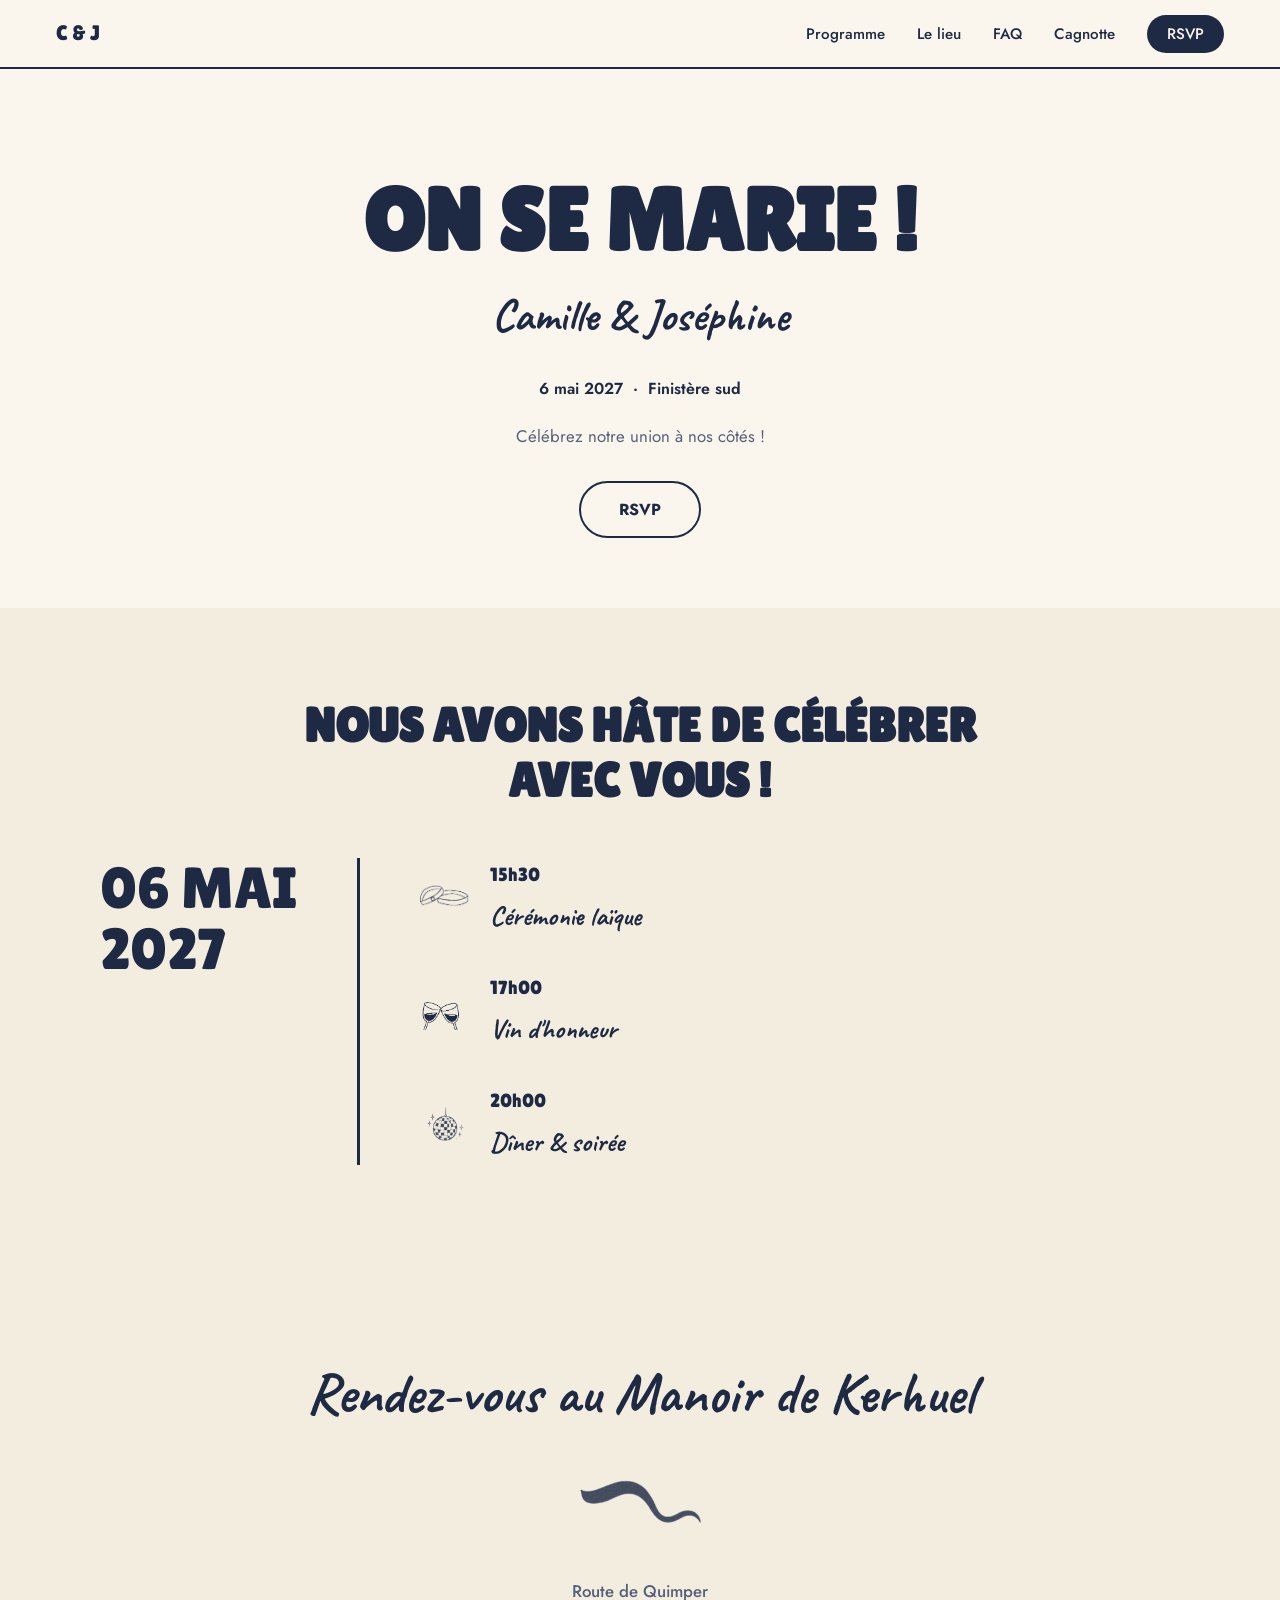
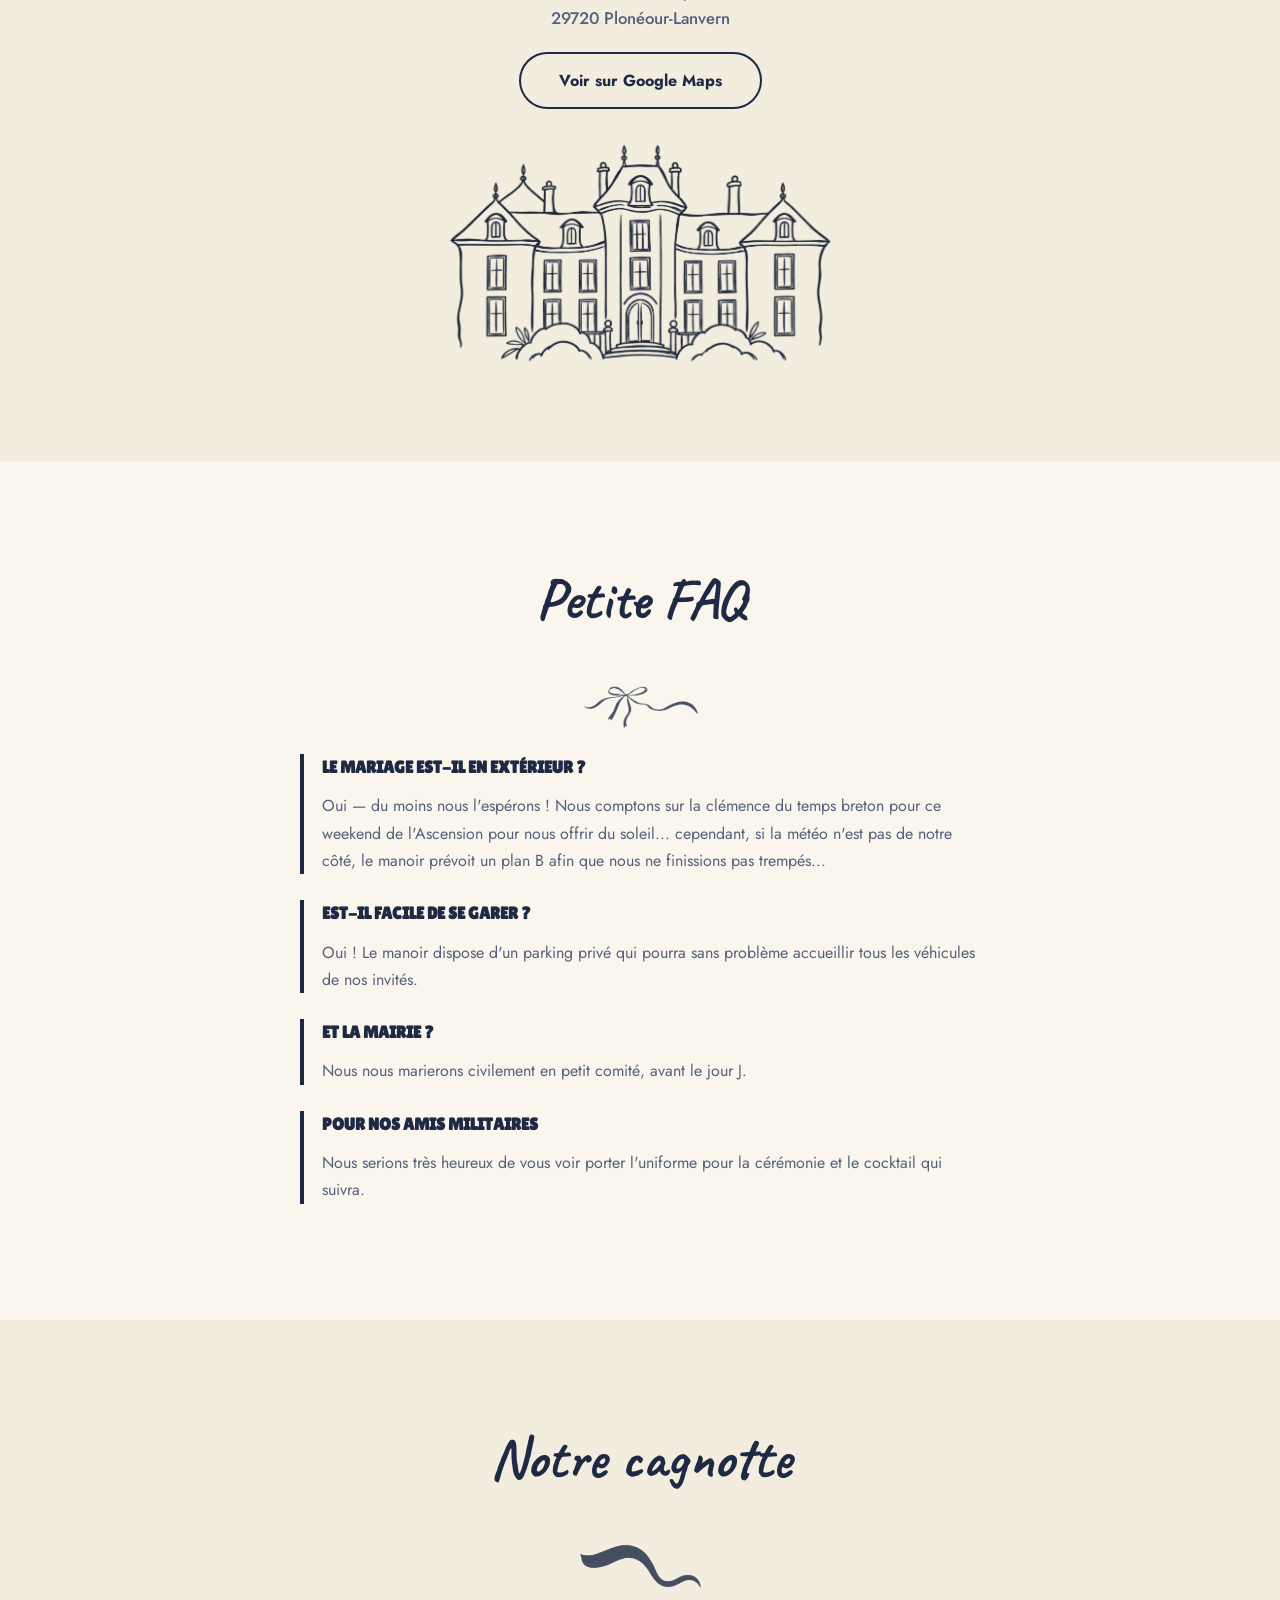
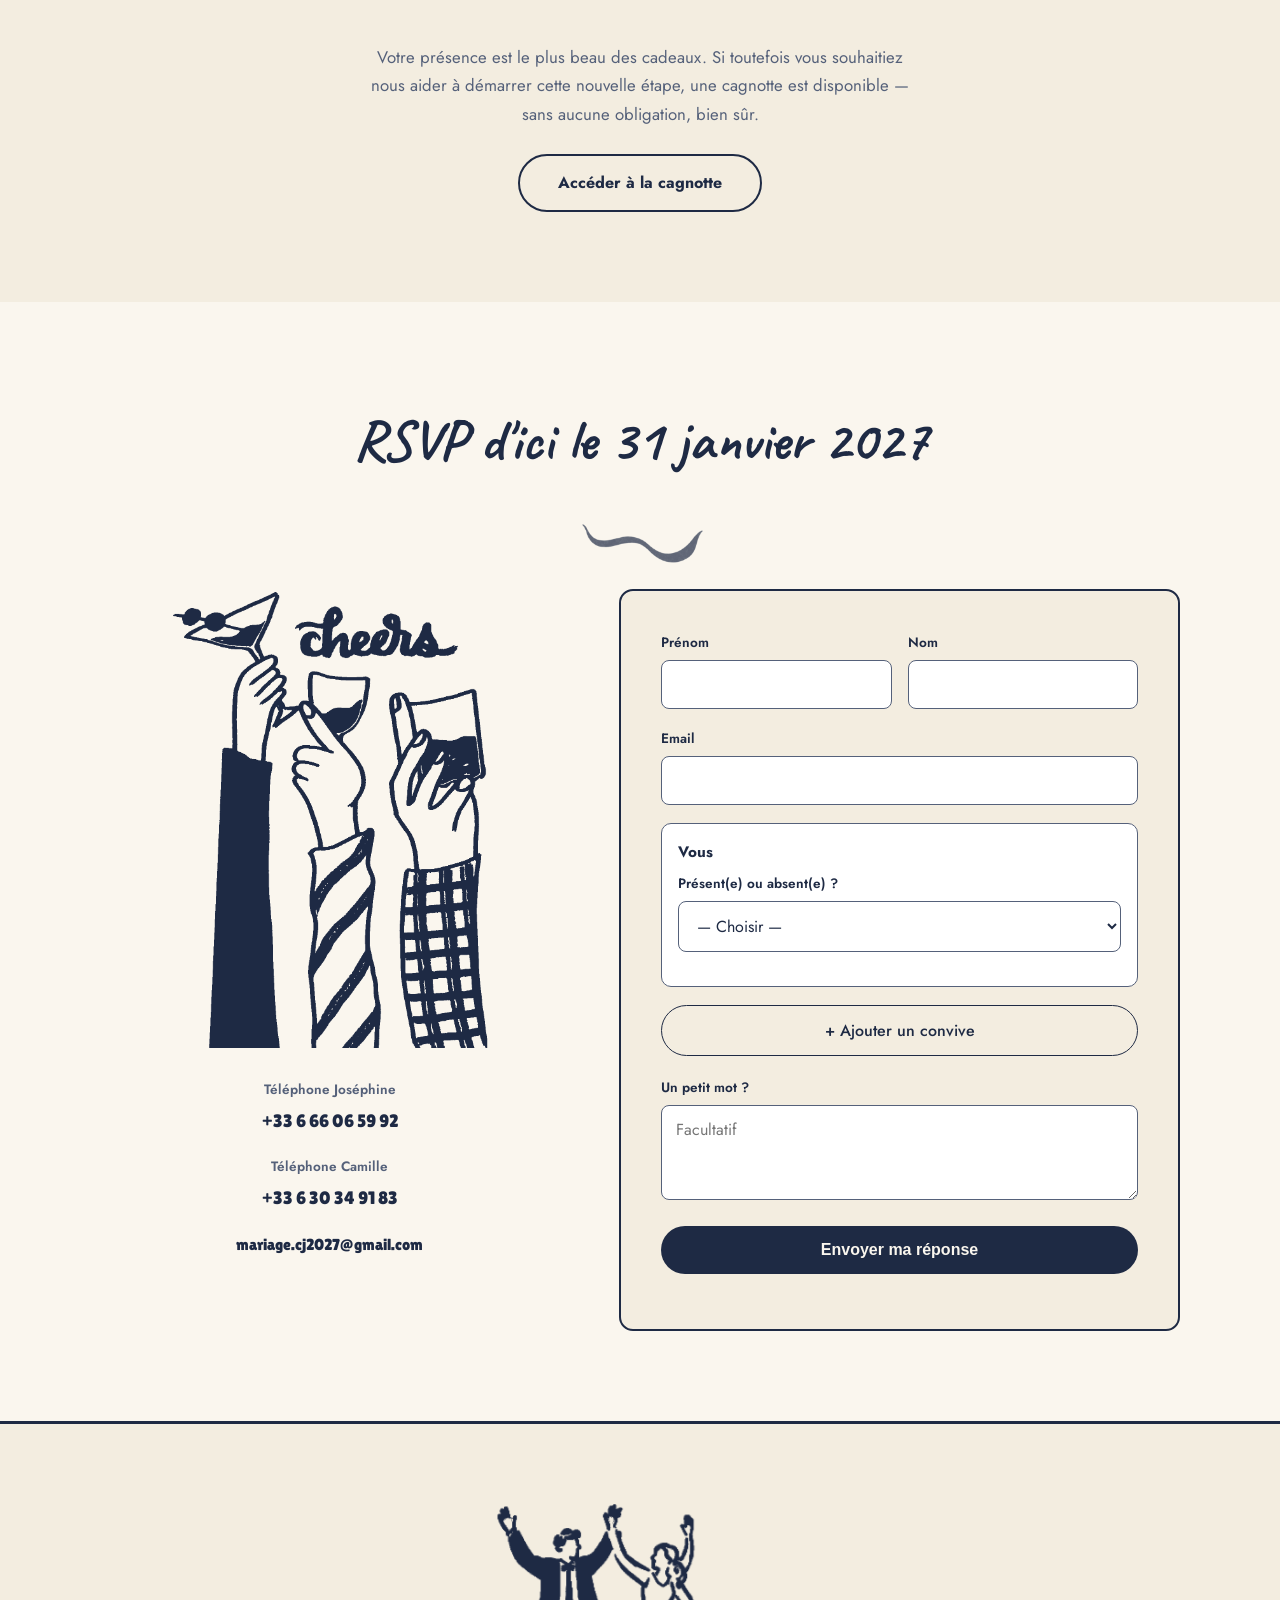
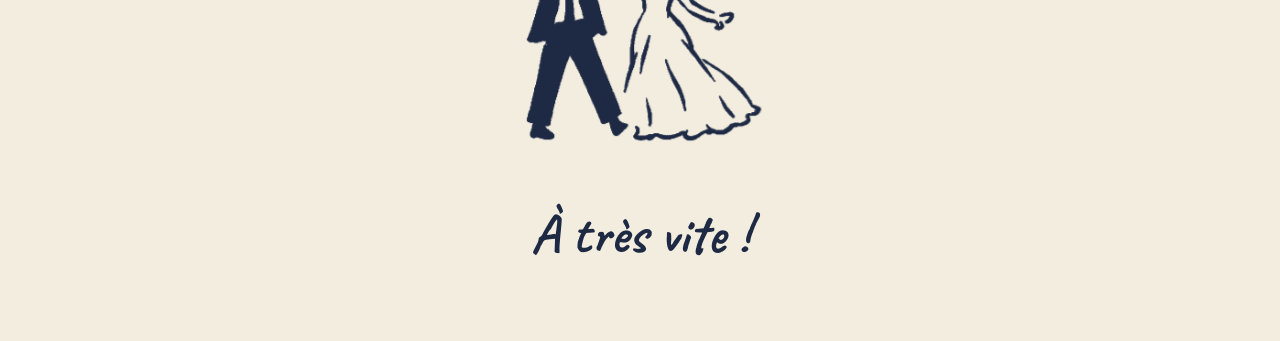
==== index.html @ 7d86e0ff "Correct spelling of Plounéour-Lanvern in address" ====
<!DOCTYPE html>
<html lang="fr">
<head>
<meta charset="UTF-8">
<meta name="viewport" content="width=device-width, initial-scale=1.0">
<title>Camille & Joséphine — 06.05.2027</title>
<meta name="description" content="Le mariage de Camille et Joséphine, le 6 mai 2027 en Pays Bigouden, Finistère.">
<link rel="preconnect" href="https://fonts.googleapis.com">
<link rel="preconnect" href="https://fonts.gstatic.com" crossorigin>
<link href="https://fonts.googleapis.com/css2?family=Lilita+One&family=Caveat:wght@600;700&family=Jost:wght@300;400;500;600&display=swap" rel="stylesheet">
<link rel="stylesheet" href="style.css">
</head>
<body>

<div class="scroll-wave" aria-hidden="true">
  <svg viewBox="0 0 1200 40" preserveAspectRatio="none">
    <path d="M0,20 C 150,45 350,-5 600,20 C 850,45 1050,-5 1200,20" />
  </svg>
</div>

<nav class="site-nav" id="siteNav">
  <span class="nav-mark">C&nbsp;&amp;&nbsp;J</span>
  <button class="nav-toggle" id="navToggle" aria-label="Ouvrir le menu" aria-expanded="false">
    <span></span><span></span><span></span>
  </button>
  <ul class="nav-links" id="navLinks">
    <li><a href="#programme">Programme</a></li>
    <li><a href="#lieu">Le lieu</a></li>
    <li><a href="#faq">FAQ</a></li>
    <li><a href="#cagnotte">Cagnotte</a></li>
    <li><a href="#rsvp" class="nav-cta">RSVP</a></li>
  </ul>
</nav>

<!-- HERO -->
<header class="hero" id="hero">
  <h1 class="hero-title">On se marie !</h1>
  <p class="hero-names script">Camille &amp; Joséphine</p>
  <div class="hero-meta">
    <span class="meta-chip">6 mai 2027</span>
    <span class="meta-chip">·</span>
    <span class="meta-chip">Finistère sud</span>
  </div>
  <p class="hero-sub">Célébrez notre union à nos côtés !</p>
  <a href="#rsvp" class="pill-btn">RSVP</a>
</header>

<!-- PROGRAMME -->
<section class="section section-blue" id="programme">
  <h2 class="section-title-alt reveal">Nous avons hâte de célébrer<br>avec vous !</h2>
  <div class="programme-layout">
    <div class="programme-date reveal">06 mai<br>2027</div>
    <div class="programme-line" aria-hidden="true"></div>
    <div class="programme-timeline">
      <div class="programme-row reveal reveal-stagger">
        <img src="icon_rings.png" alt="" class="programme-icon" aria-hidden="true">
        <div>
          <p class="programme-time">15h30</p>
          <p class="programme-label script">Cérémonie laïque</p>
        </div>
      </div>
      <div class="programme-row reveal reveal-stagger">
        <img src="icon_toast_inv.png" alt="" class="programme-icon" aria-hidden="true">
        <div>
          <p class="programme-time">17h00</p>
          <p class="programme-label script">Vin d'honneur</p>
        </div>
      </div>
      <div class="programme-row reveal reveal-stagger">
        <img src="illus_disco_ball.png" alt="" class="programme-icon" aria-hidden="true">
        <div>
          <p class="programme-time">20h00</p>
          <p class="programme-label script">Dîner &amp; soirée</p>
        </div>
      </div>
    </div>
  </div>
</section>

<!-- LIEU -->
<section class="section section-cream section-center" id="lieu">
  <h2 class="section-title script reveal">Rendez-vous au Manoir de Kerhuel</h2>
  <img src="illus_squiggle_1.png" alt="" class="title-swoosh reveal" aria-hidden="true">
  <p class="lieu-address">Route de Quimper<br>29720 Plonéour-Lanvern</p>
  <a href="https://www.google.com/maps/search/?api=1&query=Manoir+de+Kerhuel+Plouneour-Lanvern" class="pill-btn" target="_blank" rel="noopener">Voir sur Google Maps</a>
  <img src="manoir_kerhuel.png" alt="Illustration du Manoir de Kerhuel" class="chateau-illustration reveal">
</section>

<!-- FAQ -->
<section class="section section-peach" id="faq">
  <div class="faq-layout faq-layout-solo">
    <div class="faq-content reveal">
      <h2 class="section-title script">Petite FAQ</h2>
      <img src="illus_bow_horizontal.png" alt="" class="title-swoosh" aria-hidden="true">
      <div class="faq-item">
        <h3>Le mariage est-il en extérieur ?</h3>
        <p>Oui — du moins nous l'espérons ! Nous comptons sur la clémence du temps breton pour ce weekend de l'Ascension pour nous offrir du soleil... cependant, si la météo n'est pas de notre côté, le manoir prévoit un plan B afin que nous ne finissions pas trempés...</p>
      </div>
      <div class="faq-item">
        <h3>Est-il facile de se garer ?</h3>
        <p>Oui ! Le manoir dispose d'un parking privé qui pourra sans problème accueillir tous les véhicules de nos invités.</p>
      </div>
        <div class="faq-item">
        <h3>Et la mairie ?</h3>
        <p>Nous nous marierons civilement en petit comité, avant le jour J.</p>
      </div>
        <div class="faq-item">
        <h3>Pour nos amis militaires</h3>
        <p>Nous serions très heureux de vous voir porter l'uniforme pour la cérémonie et le cocktail qui suivra.</p>
      </div>
    </div>
  </div>
</section>

<!-- CAGNOTTE -->
<section class="section section-cream section-center" id="cagnotte">
  <h2 class="section-title script reveal">Notre cagnotte</h2>
  <img src="illus_squiggle_1.png" alt="" class="title-swoosh reveal" aria-hidden="true">
  <p class="cagnotte-text reveal">Votre présence est le plus beau des cadeaux. Si toutefois vous souhaitiez nous aider à démarrer cette nouvelle étape, une cagnotte est disponible — sans aucune obligation, bien sûr.</p>
  <a href="https://cagn.fr/s/6tix98H7" class="pill-btn reveal" target="_blank" rel="noopener">Accéder à la cagnotte</a>
</section>

<!-- RSVP -->
<section class="section section-copper" id="rsvp">
  <h2 class="section-title script">RSVP d'ici le 31 janvier 2027</h2>
  <img src="illus_squiggle_2.png" alt="" class="title-swoosh title-swoosh-light" aria-hidden="true">
  <div class="rsvp-layout">
    <div class="rsvp-side reveal">
      <img src="illus_cheers.png" alt="" class="rsvp-illustration" aria-hidden="true">
      <div class="rsvp-contacts">
        <div>
          <p class="contact-label">Téléphone Joséphine</p>
          <p class="contact-value">+33 6 66 06 59 92</p>
        </div>
        <div>
          <p class="contact-label">Téléphone Camille</p>
          <p class="contact-value">+33 6 30 34 91 83</p>
        </div>
        <div>
          <p class="contact-value contact-email">mariage.cj2027@gmail.com</p>
        </div>
      </div>
    </div>

    <form class="rsvp-form reveal" id="rsvpForm" data-script-url="https://script.google.com/macros/s/AKfycbzsA7LqtNgeVARegu2QRd6Scg-qLOKpdwNMJPizaFgT8z1ui_fiqYapQ03cFeG8Y9nVRA/exec" action="https://script.google.com/macros/s/AKfycbzsA7LqtNgeVARegu2QRd6Scg-qLOKpdwNMJPizaFgT8z1ui_fiqYapQ03cFeG8Y9nVRA/exec" method="POST" target="hiddenRsvpFrame">
      <div class="form-row form-row-split">
        <div>
          <label for="contact_firstname">Prénom</label>
          <input type="text" id="contact_firstname" name="contact_firstname" required>
        </div>
        <div>
          <label for="contact_lastname">Nom</label>
          <input type="text" id="contact_lastname" name="contact_lastname" required>
        </div>
      </div>
      <div id="householdSuggestions" class="household-suggestions" hidden></div>
      <div class="form-row">
        <label for="email">Email</label>
        <input type="email" id="email" name="email" required>
      </div>
      <div class="form-row">
        <div class="guest-card">
          <div class="guest-card-header">
            <p class="guest-card-title" id="contactProfileName">Vous</p>
          </div>
          <div id="contactControlContainer"></div>
        </div>
      </div>
      <div id="addedGuestsContainer"></div>
      <button type="button" id="addManualGuestBtn" class="pill-btn pill-btn-add">+ Ajouter un convive</button>
      <div class="form-row">
        <label for="message">Un petit mot ?</label>
        <textarea id="message" name="message" rows="3" placeholder="Facultatif"></textarea>
      </div>
      <button type="submit" class="btn-submit">Envoyer ma réponse</button>
      <p class="form-note" id="formNote"></p>
    </form>
    <iframe name="hiddenRsvpFrame" id="hiddenRsvpFrame" style="display:none"></iframe>
  </div>
</section>

<!-- SLIDE FINALE -->
<footer class="site-footer" id="footer">
  <img src="illus_couple_dance_raised.png" alt="" class="footer-illustration reveal" aria-hidden="true">
  <p class="footer-script script">À très vite !</p>
</footer>


<script src="script_v10.js"></script>
</body>
</html>
---- style.css ----
/* ===== Tokens — punchy & minimaliste, fond neutre ===== */
:root {
  --cream: #FAF6EE;
  --cream-soft: #F3EDE0;

  --navy: #1E2A44;
  --navy-soft: #55617A;

  --font-display: 'Lilita One', sans-serif;
  --font-script: 'Caveat', cursive;
  --font-body: 'Jost', sans-serif;

  --radius: 14px;
  --wrap: 1080px;
}

* { box-sizing: border-box; }
html { scroll-behavior: smooth; }

body {
  margin: 0;
  background: var(--cream);
  color: var(--navy);
  font-family: var(--font-body);
  font-weight: 400;
  font-size: 1.05rem;
  line-height: 1.7;
  -webkit-font-smoothing: antialiased;
}

img { max-width: 100%; display: block; }
.script { font-family: var(--font-script); font-weight: 700; }

/* ===== Scroll progress ===== */
.scroll-wave {
  position: fixed;
  top: 0; left: 0; right: 0;
  height: 5px;
  z-index: 200;
  overflow: hidden;
}
.scroll-wave svg { width: 100%; height: 100%; }
.scroll-wave path {
  fill: none;
  stroke: var(--navy);
  stroke-width: 6;
  stroke-dasharray: 1400;
  stroke-dashoffset: 1400;
  transition: stroke-dashoffset 0.1s linear;
}

/* ===== Animations d'entrée ===== */
@keyframes fadeInUp {
  from { opacity: 0; transform: translateY(24px); }
  to { opacity: 1; transform: translateY(0); }
}
.hero-illustration { animation: fadeInUp 0.8s ease both; }
.hero-meta { animation: fadeInUp 0.8s ease 0.15s both; }
.hero-sub { animation: fadeInUp 0.8s ease 0.3s both; }
.hero > .pill-btn { animation: fadeInUp 0.8s ease 0.45s both; }

/* ===== Apparition en fondu — CSS pur, ne dépend d'aucun script ===== */
@keyframes revealIn {
  from { opacity: 0; transform: translateY(20px); }
  to { opacity: 1; transform: translateY(0); }
}
.reveal {
  animation: revealIn 0.8s ease both;
}
.reveal-stagger:nth-child(2) { animation-delay: 0.12s; }
.reveal-stagger:nth-child(3) { animation-delay: 0.24s; }
.reveal-stagger:nth-child(4) { animation-delay: 0.36s; }

@media (prefers-reduced-motion: reduce) {
  .hero-illustration, .hero-meta, .hero-sub, .hero > .pill-btn { animation: none; }
  .reveal { animation: none; opacity: 1; transform: none; }
}

/* ===== Nav ===== */
.site-nav {
  position: sticky;
  top: 0;
  z-index: 100;
  display: flex;
  align-items: center;
  justify-content: space-between;
  padding: 16px clamp(20px, 5vw, 56px);
  background: rgba(250, 246, 238, 0.92);
  backdrop-filter: blur(8px);
  border-bottom: 2px solid var(--navy);
}
.nav-mark {
  font-family: var(--font-display);
  font-size: 1.3rem;
  color: var(--navy);
}
.nav-links {
  list-style: none;
  display: flex;
  gap: clamp(14px, 2.5vw, 32px);
  margin: 0;
  padding: 0;
  align-items: center;
}
.nav-links a {
  text-decoration: none;
  color: var(--navy);
  font-weight: 500;
  font-size: 0.95rem;
  transition: opacity 0.2s ease;
}
.nav-links a:hover { opacity: 0.6; }
.nav-cta {
  background: var(--navy);
  color: var(--cream) !important;
  padding: 8px 20px;
  border-radius: 999px;
  font-weight: 600;
}
.nav-cta:hover { opacity: 0.85; }

.nav-toggle {
  display: none;
  flex-direction: column;
  gap: 5px;
  background: none;
  border: none;
  cursor: pointer;
  padding: 6px;
}
.nav-toggle span {
  width: 22px;
  height: 2px;
  background: var(--navy);
  border-radius: 2px;
}

/* ===== Hero — gros titre franc, minimal ===== */
.hero {
  text-align: center;
  padding: clamp(60px, 9vw, 110px) clamp(20px, 6vw, 64px) clamp(40px, 6vw, 70px);
}
.hero-illustration {
  max-width: 280px;
  margin: 0 auto 24px;
}
.hero-title {
  font-family: var(--font-display);
  text-transform: uppercase;
  font-size: clamp(3rem, 9vw, 5.5rem);
  line-height: 0.95;
  margin: 0 0 14px;
  color: var(--navy);
}
.hero-names {
  font-family: var(--font-script);
  font-size: clamp(2rem, 5vw, 2.8rem);
  color: var(--navy);
  margin: 0 0 22px;
}
.hero-meta {
  display: flex;
  flex-wrap: wrap;
  justify-content: center;
  gap: 10px;
  margin-bottom: 20px;
}
.meta-chip {
  color: var(--navy);
  font-size: 1rem;
  font-weight: 600;
}
.hero-sub {
  color: var(--navy-soft);
  font-size: 1.05rem;
  margin: 0 0 30px;
}

.pill-btn {
  display: inline-block;
  border: 2.5px solid var(--navy);
  color: var(--navy);
  text-decoration: none;
  padding: 13px 38px;
  border-radius: 999px;
  font-weight: 700;
  font-size: 1rem;
  background: transparent;
  cursor: pointer;
  transition: background 0.15s ease, color 0.15s ease;
}
.pill-btn:hover { background: var(--navy); color: var(--cream); }
.pill-btn-add {
  display: block;
  width: 100%;
  text-align: center;
  margin: 4px 0 20px;
  font-family: var(--font-body);
  font-weight: 500;
  border-width: 1.5px;
}

/* ===== Sections — toutes neutres ===== */
.section {
  padding: clamp(50px, 8vw, 90px) clamp(20px, 6vw, 64px);
}
.section-blue { background: var(--cream-soft); color: var(--navy); }
.section-copper { background: var(--cream); color: var(--navy); }
.section-cream { background: var(--cream-soft); color: var(--navy); }
.section-peach { background: var(--cream); color: var(--navy); }
.section-center { text-align: center; }

.section-title {
  font-family: var(--font-script);
  font-weight: 700;
  font-size: clamp(2.4rem, 5.5vw, 3.6rem);
  text-align: center;
  margin: 0 0 30px;
  color: var(--navy);
}
.section-title-alt {
  font-family: var(--font-display);
  text-transform: uppercase;
  text-align: center;
  font-size: clamp(2rem, 4.6vw, 3rem);
  line-height: 1.15;
  color: var(--navy);
  margin: 0 0 50px;
}

/* ===== Programme ===== */
.programme-layout {
  max-width: var(--wrap);
  margin: 0 auto;
  display: grid;
  grid-template-columns: auto 3px 1fr;
  gap: clamp(24px, 5vw, 60px);
  align-items: start;
}
.programme-date {
  font-family: var(--font-display);
  font-size: clamp(2.4rem, 6vw, 3.6rem);
  line-height: 1.05;
  color: var(--navy);
  white-space: nowrap;
  text-transform: uppercase;
}
.programme-line {
  width: 3px;
  background: var(--navy);
  align-self: stretch;
}
.programme-timeline {
  display: flex;
  flex-direction: column;
  gap: 32px;
}
.programme-row {
  display: flex;
  align-items: center;
  gap: 20px;
}
.programme-icon { width: 50px; flex-shrink: 0; }
.programme-time {
  font-family: var(--font-display);
  font-size: 1.2rem;
  color: var(--navy);
  margin: 0 0 2px;
}
.programme-label {
  font-family: var(--font-script);
  font-weight: 700;
  font-size: 1.7rem;
  color: var(--navy);
  margin: 0;
}

/* ===== Petits accents décoratifs (squiggles, rubans, icônes) ===== */
.title-swoosh {
  max-width: 130px;
  width: 100%;
  margin: 0 auto 24px;
}
.title-swoosh-light { opacity: 0.85; }
.contacts-accent {
  max-width: 70px;
  width: 100%;
  margin: 0 auto 4px;
}

/* ===== Lieu ===== */
.lieu-address {
  font-size: 1.05rem;
  font-weight: 500;
  color: var(--navy-soft);
  margin: 0 0 20px;
  line-height: 1.6;
}
.lieu-cake {
  max-width: 90px;
  width: 100%;
  margin: 24px auto 0;
}
.chateau-illustration {
  max-width: 400px;
  width: 100%;
  margin: 30px auto 0;
}

/* ===== FAQ ===== */
.faq-layout {
  max-width: var(--wrap);
  margin: 0 auto;
  display: grid;
  grid-template-columns: 0.8fr 1.2fr;
  gap: clamp(30px, 5vw, 70px);
  align-items: start;
}
.faq-layout-solo {
  grid-template-columns: 1fr;
  max-width: 680px;
}
.faq-layout-solo .faq-content .section-title { text-align: center; }
.faq-content .section-title { text-align: left; margin-bottom: 30px; }
.faq-item {
  margin-bottom: 26px;
  padding-left: 18px;
  border-left: 4px solid var(--navy);
}
.faq-item h3 {
  font-family: var(--font-display);
  font-size: 1.05rem;
  color: var(--navy);
  margin: 0 0 10px;
  text-transform: uppercase;
}
.faq-item p {
  font-size: 1rem;
  color: var(--navy-soft);
  margin: 0;
}

/* ===== Cagnotte ===== */
.cagnotte-text {
  max-width: 560px;
  margin: 0 auto 26px;
  font-size: 1.05rem;
  color: var(--navy-soft);
}

/* ===== RSVP ===== */
.rsvp-layout {
  max-width: var(--wrap);
  margin: 0 auto;
  display: grid;
  grid-template-columns: 0.9fr 1.1fr;
  gap: clamp(30px, 5vw, 60px);
  align-items: start;
}
.rsvp-side { text-align: center; }
.rsvp-illustration { max-width: 320px; margin: 0 auto 30px; }
.rsvp-contacts {
  display: flex;
  flex-direction: column;
  gap: 18px;
  align-items: center;
}
.contact-label {
  font-size: 0.85rem;
  font-weight: 600;
  color: var(--navy-soft);
  margin: 0 0 4px;
}
.contact-value {
  font-family: var(--font-display);
  font-size: 1.15rem;
  color: var(--navy);
  margin: 0;
}
.contact-email { text-transform: lowercase; font-size: 1rem; }

.rsvp-form {
  background: var(--cream-soft);
  padding: clamp(24px, 4vw, 40px);
  border-radius: var(--radius);
  border: 2.5px solid var(--navy);
}
.form-row { margin-bottom: 18px; }
.form-row label {
  display: block;
  font-weight: 600;
  color: var(--navy);
  margin-bottom: 6px;
  font-size: 0.85rem;
}
.form-row-split {
  display: grid;
  grid-template-columns: 1fr 1fr;
  gap: 16px;
}
.form-row input[type="text"],
.form-row input[type="email"],
.form-row input[type="number"],
.form-row textarea,
.form-row select {
  width: 100%;
  padding: 12px 14px;
  border-radius: 8px;
  border: 1.5px solid var(--navy-soft);
  background: #fff;
  font-family: var(--font-body);
  font-size: 1rem;
  color: var(--navy);
}
.form-row input:focus,
.form-row select:focus,
.form-row textarea:focus { outline: none; border-color: var(--navy); }
.form-row textarea { resize: vertical; }
.radio-group { display: flex; gap: 12px; flex-wrap: wrap; }
.radio-pill {
  display: flex;
  align-items: center;
  gap: 8px;
  background: #fff;
  border: 1.5px solid var(--navy-soft);
  padding: 10px 16px;
  border-radius: 999px;
  font-weight: 500;
  font-size: 0.9rem;
  cursor: pointer;
}
.btn-submit {
  width: 100%;
  background: var(--navy);
  color: var(--cream);
  border: none;
  padding: 15px 30px;
  border-radius: 999px;
  font-weight: 700;
  font-size: 1rem;
  cursor: pointer;
  transition: opacity 0.2s ease;
}
.btn-submit:hover { opacity: 0.85; }
.btn-submit:disabled { opacity: 0.5; cursor: default; }
.form-note { font-size: 0.9rem; color: var(--navy); text-align: center; font-weight: 600; }

/* ===== Guest cards / household suggestions ===== */
.household-suggestions {
  background: #fff;
  border: 1.5px solid var(--navy-soft);
  border-radius: 10px;
  padding: 16px;
  margin-bottom: 18px;
}
.household-suggestions p {
  margin: 0 0 12px;
  font-weight: 600;
  color: var(--navy);
  font-size: 0.9rem;
}
.household-note { font-style: italic; color: var(--navy-soft); }
.suggestion-chips { display: flex; flex-wrap: wrap; gap: 10px; }
.suggestion-chip {
  background: var(--cream);
  border: 2px solid var(--navy);
  color: var(--navy);
  padding: 8px 16px;
  border-radius: 999px;
  font-family: var(--font-body);
  font-size: 0.9rem;
  font-weight: 600;
  cursor: pointer;
  transition: background 0.2s ease, color 0.2s ease;
}
.suggestion-chip:hover { background: var(--navy); color: var(--cream); }
.suggestion-chip.added {
  background: var(--navy);
  color: var(--cream);
  cursor: default;
}

.guest-card {
  background: #fff;
  border: 1.5px solid var(--navy-soft);
  border-radius: 10px;
  padding: 16px;
  margin-bottom: 14px;
}
.guest-card-header {
  display: flex;
  align-items: flex-start;
  justify-content: space-between;
  gap: 12px;
  margin-bottom: 6px;
}
.guest-card-header .form-row-split { flex: 1; margin-bottom: 0; }
.guest-card-title {
  font-weight: 700;
  font-size: 0.95rem;
  color: var(--navy);
  margin: 0;
}
.guest-card-grid {
  display: grid;
  grid-template-columns: 1.3fr 1fr 1fr;
  gap: 10px;
}
@media (max-width: 560px) {
  .guest-card-grid { grid-template-columns: 1fr; }
}
.remove-guest-btn {
  background: none;
  border: none;
  color: var(--navy);
  font-size: 1.1rem;
  cursor: pointer;
  padding: 4px 6px;
  line-height: 1;
  flex-shrink: 0;
}
.remove-guest-btn:hover { opacity: 0.6; }

/* ===== Footer ===== */
.site-footer {
  background: var(--cream-soft);
  text-align: center;
  padding: 50px 20px 60px;
  border-top: 3px solid var(--navy);
}
.footer-illustration { max-width: 340px; margin: 0 auto 10px; }
.footer-script {
  font-family: var(--font-script);
  font-weight: 700;
  color: var(--navy);
  font-size: clamp(2.2rem, 5.5vw, 3.4rem);
  margin: 0;
}

/* ===== Responsive ===== */
@media (max-width: 860px) {
  .programme-layout { grid-template-columns: 1fr; }
  .programme-line { display: none; }
  .programme-date { text-align: center; }
  .faq-layout { grid-template-columns: 1fr; }
  .faq-photo { max-width: 320px; margin: 0 auto; }
  .rsvp-layout { grid-template-columns: 1fr; }
}

@media (max-width: 720px) {
  .nav-toggle { display: flex; }
  .nav-links {
    position: absolute;
    top: 100%;
    left: 0;
    right: 0;
    flex-direction: column;
    align-items: flex-start;
    background: var(--cream);
    padding: 18px clamp(20px, 6vw, 64px) 24px;
    border-bottom: 2px solid var(--navy);
    display: none;
    gap: 16px;
  }
  .nav-links.open { display: flex; }
  .nav-cta { align-self: flex-start; }
}
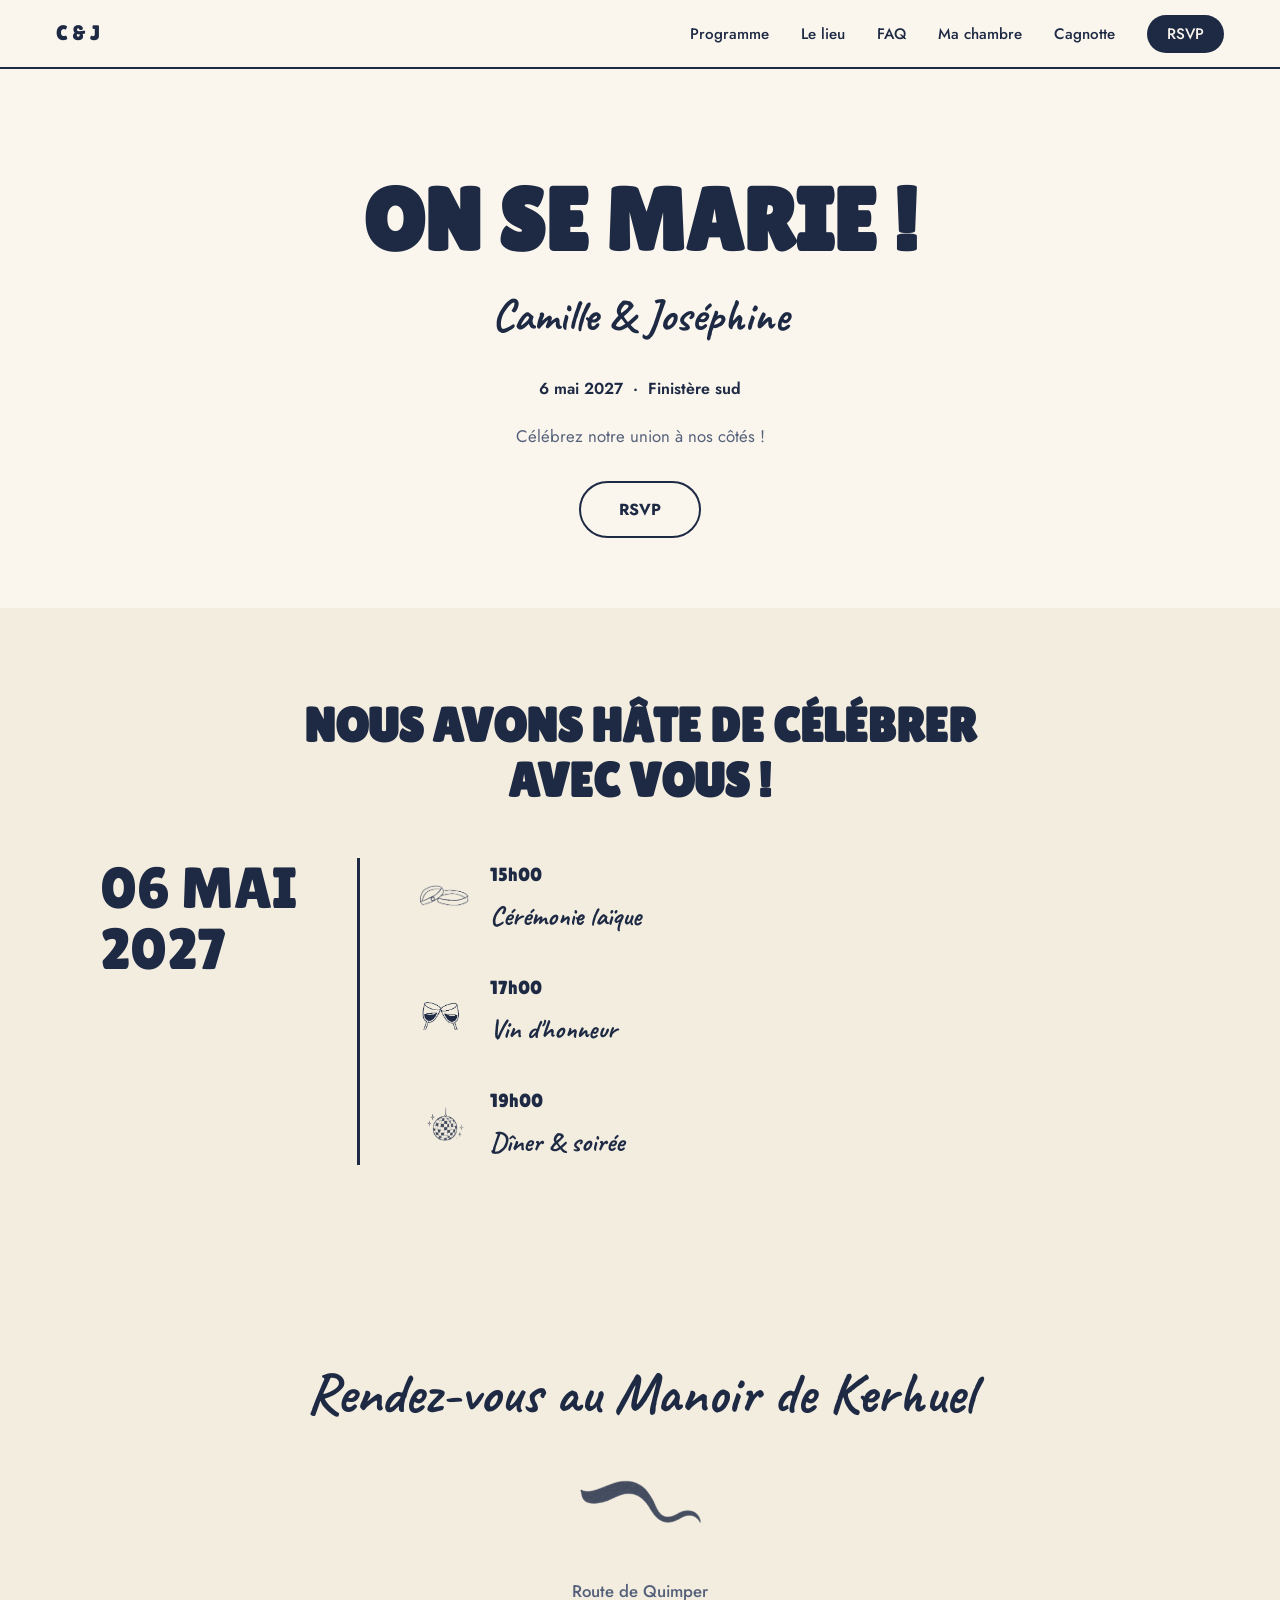
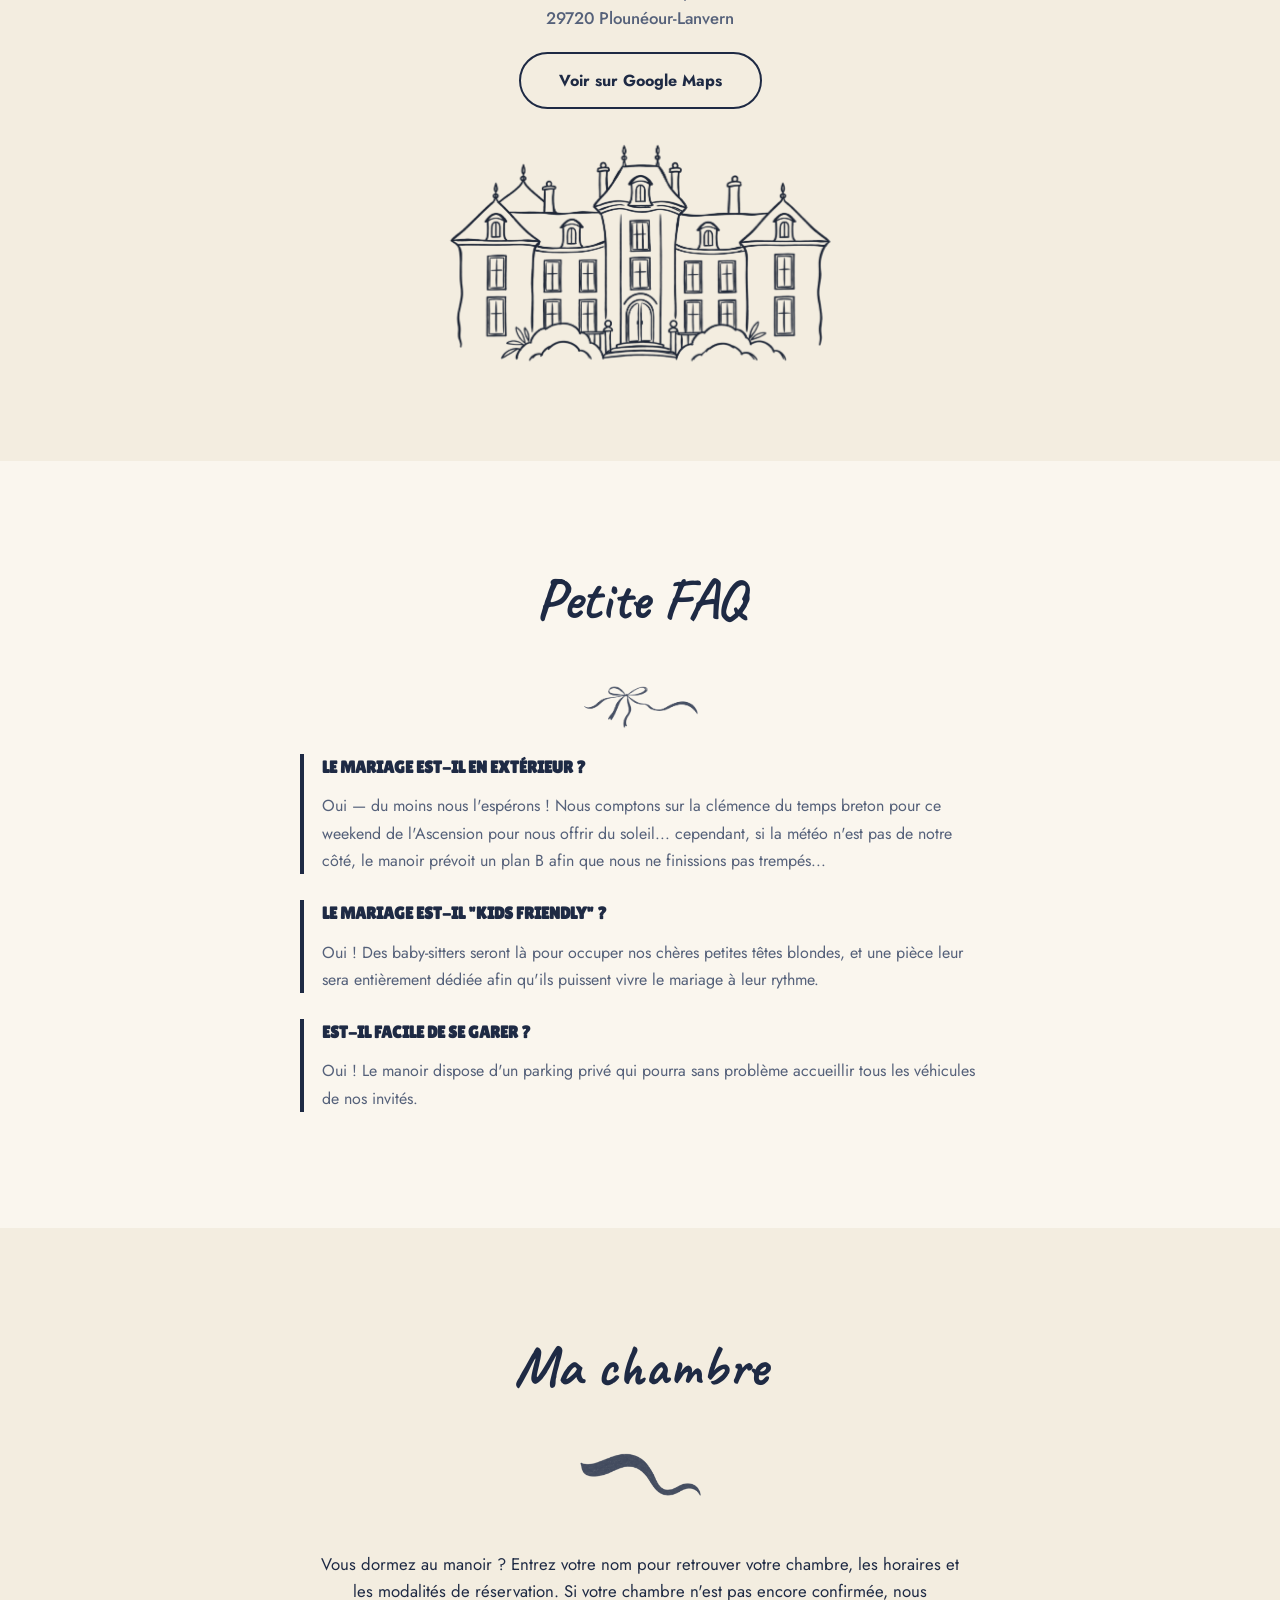
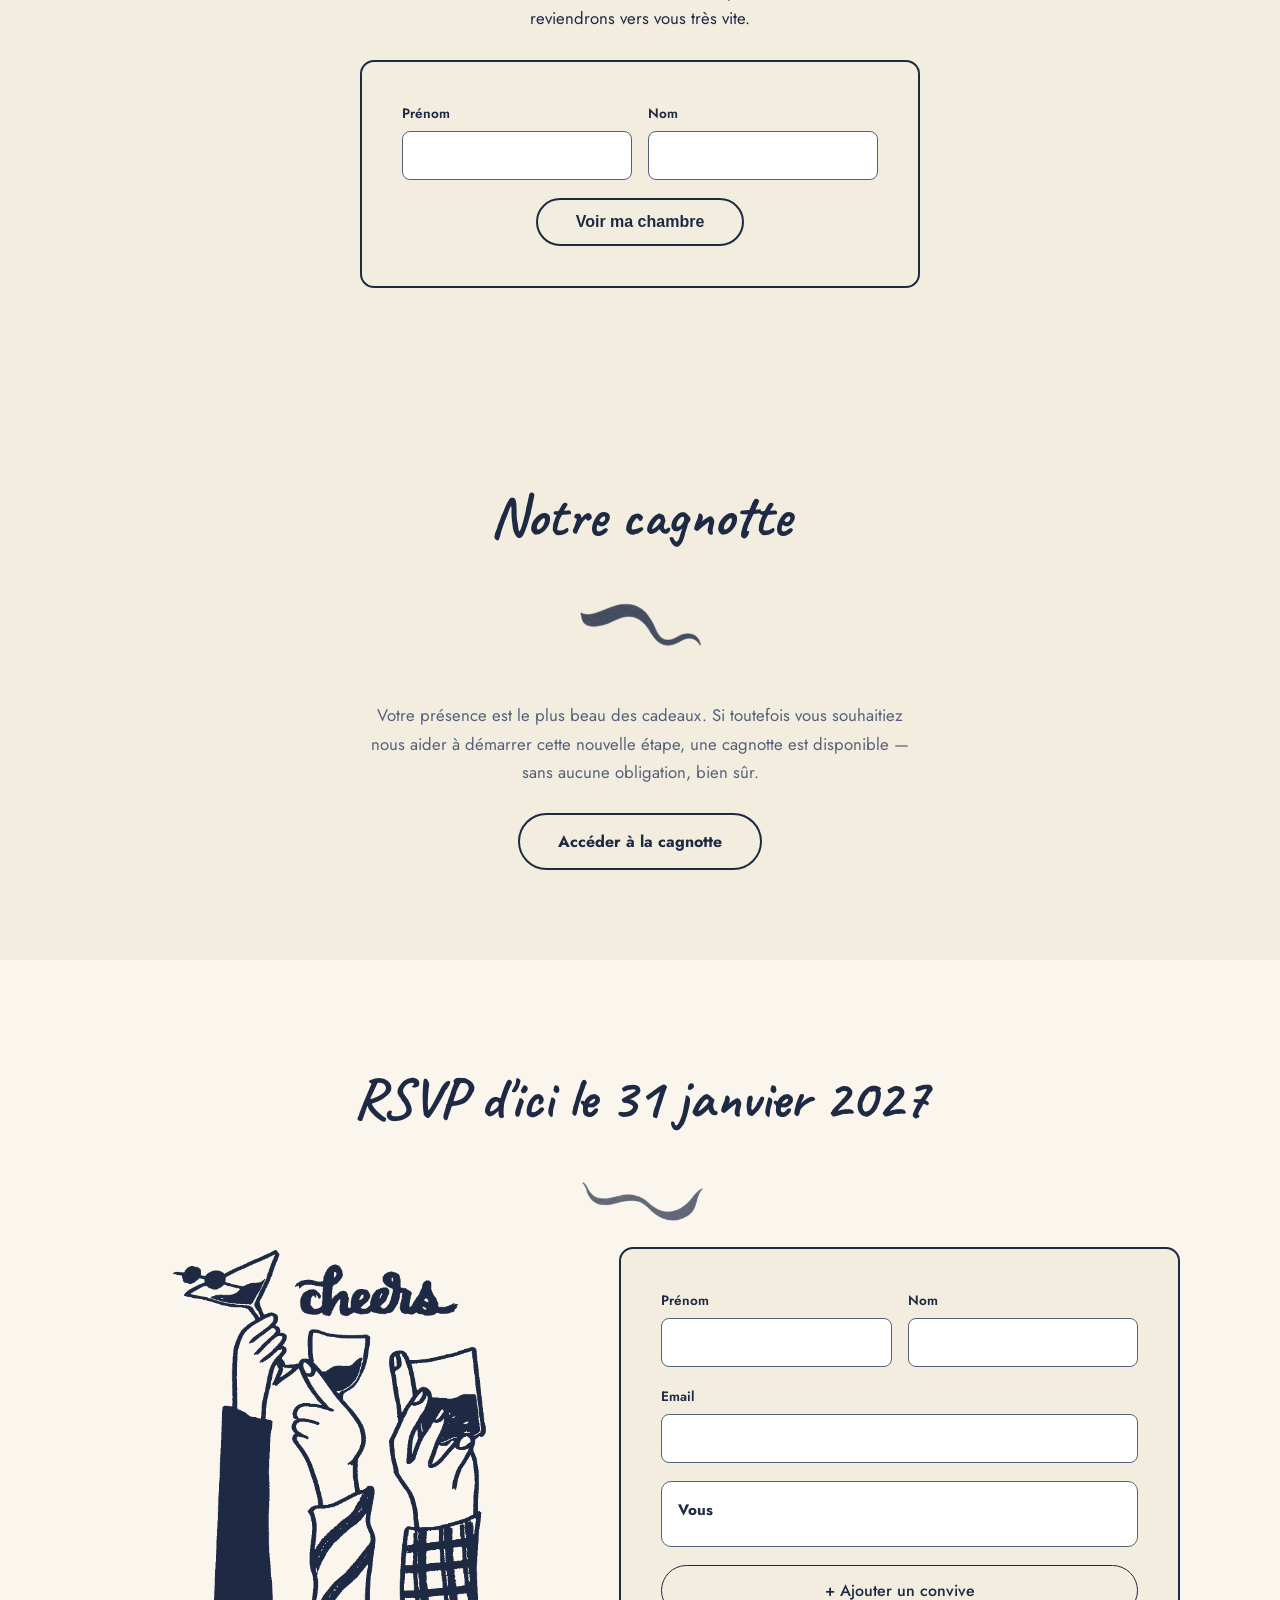
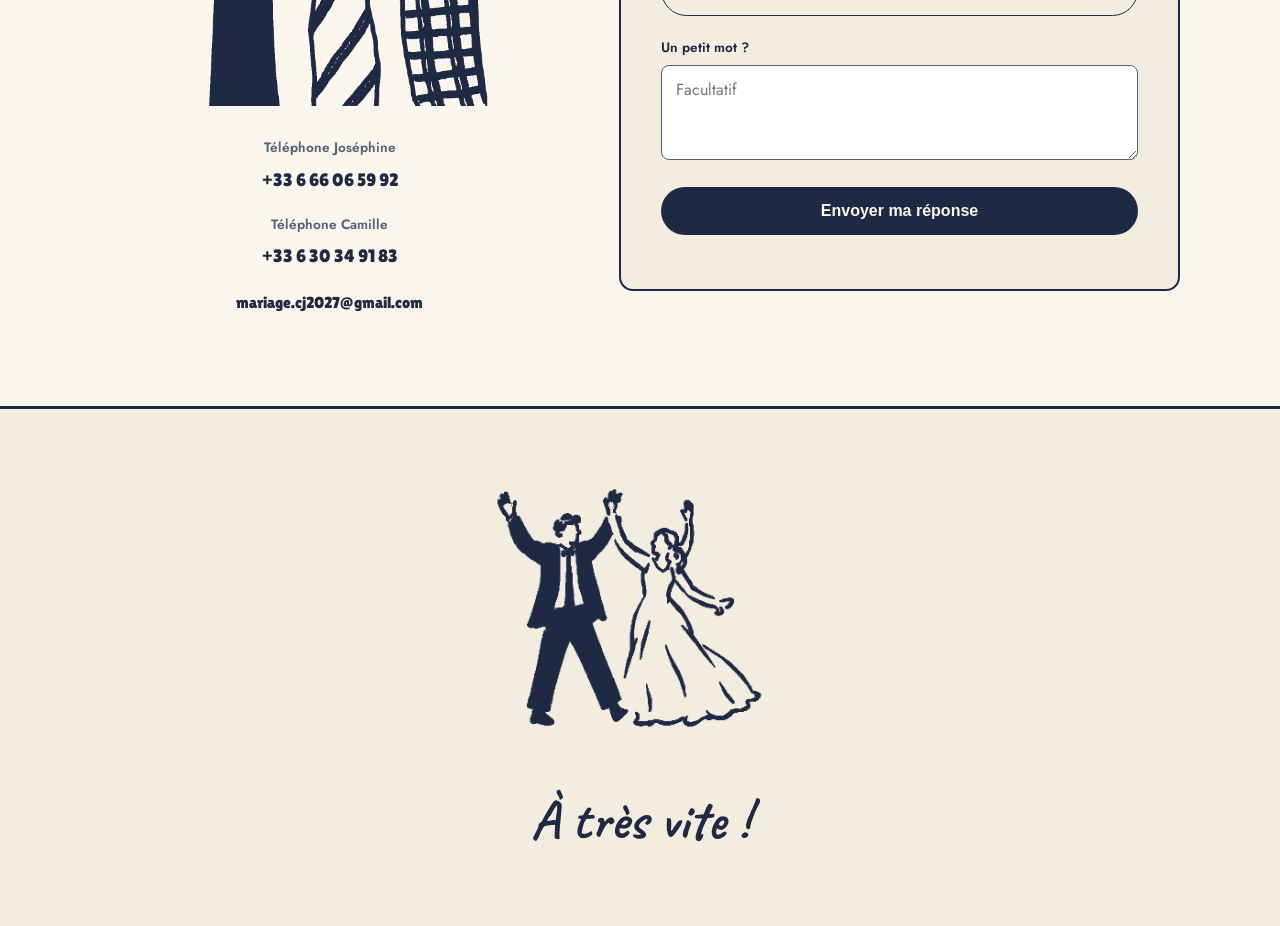
==== commit b2588dcd: "Add files via upload" ====
--- a/index.html
+++ b/index.html
@@ -8,7 +8,7 @@
 <link rel="preconnect" href="https://fonts.googleapis.com">
 <link rel="preconnect" href="https://fonts.gstatic.com" crossorigin>
 <link href="https://fonts.googleapis.com/css2?family=Lilita+One&family=Caveat:wght@600;700&family=Jost:wght@300;400;500;600&display=swap" rel="stylesheet">
-<link rel="stylesheet" href="style.css">
+<link rel="stylesheet" href="style.css?v=12">
 </head>
 <body>
 
@@ -27,6 +27,7 @@
     <li><a href="#programme">Programme</a></li>
     <li><a href="#lieu">Le lieu</a></li>
     <li><a href="#faq">FAQ</a></li>
+    <li><a href="#chambre">Ma chambre</a></li>
     <li><a href="#cagnotte">Cagnotte</a></li>
     <li><a href="#rsvp" class="nav-cta">RSVP</a></li>
   </ul>
@@ -55,7 +56,7 @@
       <div class="programme-row reveal reveal-stagger">
         <img src="icon_rings.png" alt="" class="programme-icon" aria-hidden="true">
         <div>
-          <p class="programme-time">15h30</p>
+          <p class="programme-time">15h00</p>
           <p class="programme-label script">Cérémonie laïque</p>
         </div>
       </div>
@@ -69,7 +70,7 @@
       <div class="programme-row reveal reveal-stagger">
         <img src="illus_disco_ball.png" alt="" class="programme-icon" aria-hidden="true">
         <div>
-          <p class="programme-time">20h00</p>
+          <p class="programme-time">19h00</p>
           <p class="programme-label script">Dîner &amp; soirée</p>
         </div>
       </div>
@@ -81,7 +82,7 @@
 <section class="section section-cream section-center" id="lieu">
   <h2 class="section-title script reveal">Rendez-vous au Manoir de Kerhuel</h2>
   <img src="illus_squiggle_1.png" alt="" class="title-swoosh reveal" aria-hidden="true">
-  <p class="lieu-address">Route de Quimper<br>29720 Plonéour-Lanvern</p>
+  <p class="lieu-address">Route de Quimper<br>29720 Plounéour-Lanvern</p>
   <a href="https://www.google.com/maps/search/?api=1&query=Manoir+de+Kerhuel+Plouneour-Lanvern" class="pill-btn" target="_blank" rel="noopener">Voir sur Google Maps</a>
   <img src="manoir_kerhuel.png" alt="Illustration du Manoir de Kerhuel" class="chateau-illustration reveal">
 </section>
@@ -97,19 +98,36 @@
         <p>Oui — du moins nous l'espérons ! Nous comptons sur la clémence du temps breton pour ce weekend de l'Ascension pour nous offrir du soleil... cependant, si la météo n'est pas de notre côté, le manoir prévoit un plan B afin que nous ne finissions pas trempés...</p>
       </div>
       <div class="faq-item">
+        <h3>Le mariage est-il "kids friendly" ?</h3>
+        <p>Oui ! Des baby-sitters seront là pour occuper nos chères petites têtes blondes, et une pièce leur sera entièrement dédiée afin qu'ils puissent vivre le mariage à leur rythme.</p>
+      </div>
+      <div class="faq-item">
         <h3>Est-il facile de se garer ?</h3>
         <p>Oui ! Le manoir dispose d'un parking privé qui pourra sans problème accueillir tous les véhicules de nos invités.</p>
       </div>
-        <div class="faq-item">
-        <h3>Et la mairie ?</h3>
-        <p>Nous nous marierons civilement en petit comité, avant le jour J.</p>
-      </div>
-        <div class="faq-item">
-        <h3>Pour nos amis militaires</h3>
-        <p>Nous serions très heureux de vous voir porter l'uniforme pour la cérémonie et le cocktail qui suivra.</p>
-      </div>
-    </div>
-  </div>
+    </div>
+  </div>
+</section>
+
+<!-- MA CHAMBRE -->
+<section class="section section-cream section-center" id="chambre">
+  <h2 class="section-title script">Ma chambre</h2>
+  <img src="illus_squiggle_1.png" alt="" class="title-swoosh" aria-hidden="true">
+  <p class="chambre-intro">Vous dormez au manoir ? Entrez votre nom pour retrouver votre chambre, les horaires et les modalités de réservation. Si votre chambre n'est pas encore confirmée, nous reviendrons vers vous très vite.</p>
+  <form class="rsvp-form chambre-form" id="chambreForm" data-script-url="https://script.google.com/macros/s/AKfycbzsA7LqtNgeVARegu2QRd6Scg-qLOKpdwNMJPizaFgT8z1ui_fiqYapQ03cFeG8Y9nVRA/exec" novalidate>
+    <div class="form-row form-row-split">
+      <div>
+        <label for="chambre_firstname">Prénom</label>
+        <input type="text" id="chambre_firstname" autocomplete="given-name" required>
+      </div>
+      <div>
+        <label for="chambre_lastname">Nom</label>
+        <input type="text" id="chambre_lastname" autocomplete="family-name" required>
+      </div>
+    </div>
+    <button type="submit" class="pill-btn" id="chambreBtn">Voir ma chambre</button>
+  </form>
+  <div class="chambre-result" id="chambreResult" aria-live="polite" hidden></div>
 </section>
 
 <!-- CAGNOTTE -->
@@ -186,6 +204,7 @@
 </footer>
 
 
-<script src="script_v10.js"></script>
+<script src="script_v11.js"></script>
+<script src="chambre_v1.js"></script>
 </body>
 </html>
--- a/style.css
+++ b/style.css
@@ -565,3 +565,23 @@
   .nav-links.open { display: flex; }
   .nav-cta { align-self: flex-start; }
 }
+
+/* ===== Ma chambre ===== */
+.chambre-intro { max-width: 640px; margin: 0 auto 28px; line-height: 1.6; }
+.chambre-form { max-width: 560px; margin: 0 auto; text-align: left; }
+.chambre-form .pill-btn { display: block; margin: 6px auto 0; }
+.chambre-result { max-width: 560px; margin: 26px auto 0; text-align: left; }
+.chambre-card {
+  background: #fff;
+  border: 2.5px solid var(--navy);
+  border-radius: var(--radius);
+  padding: clamp(20px, 4vw, 32px);
+}
+.chambre-card h3 { font-family: var(--font-script); font-size: 2.1rem; margin: 0 0 4px; }
+.chambre-sub { color: var(--navy-soft); margin: 0 0 16px; }
+.chambre-rows { list-style: none; margin: 0; padding: 0; }
+.chambre-rows li { display: flex; gap: 12px; padding: 9px 0; border-top: 1px solid var(--cream-soft); line-height: 1.45; }
+.chambre-rows li b { flex: 0 0 120px; font-weight: 600; }
+.chambre-note { margin: 16px 0 0; font-size: 0.9rem; color: var(--navy-soft); line-height: 1.5; }
+.chambre-msg { font-style: italic; text-align: center; color: var(--navy-soft); line-height: 1.6; }
+@media (max-width: 520px) { .chambre-rows li { flex-direction: column; gap: 2px; } .chambre-rows li b { flex-basis: auto; } }
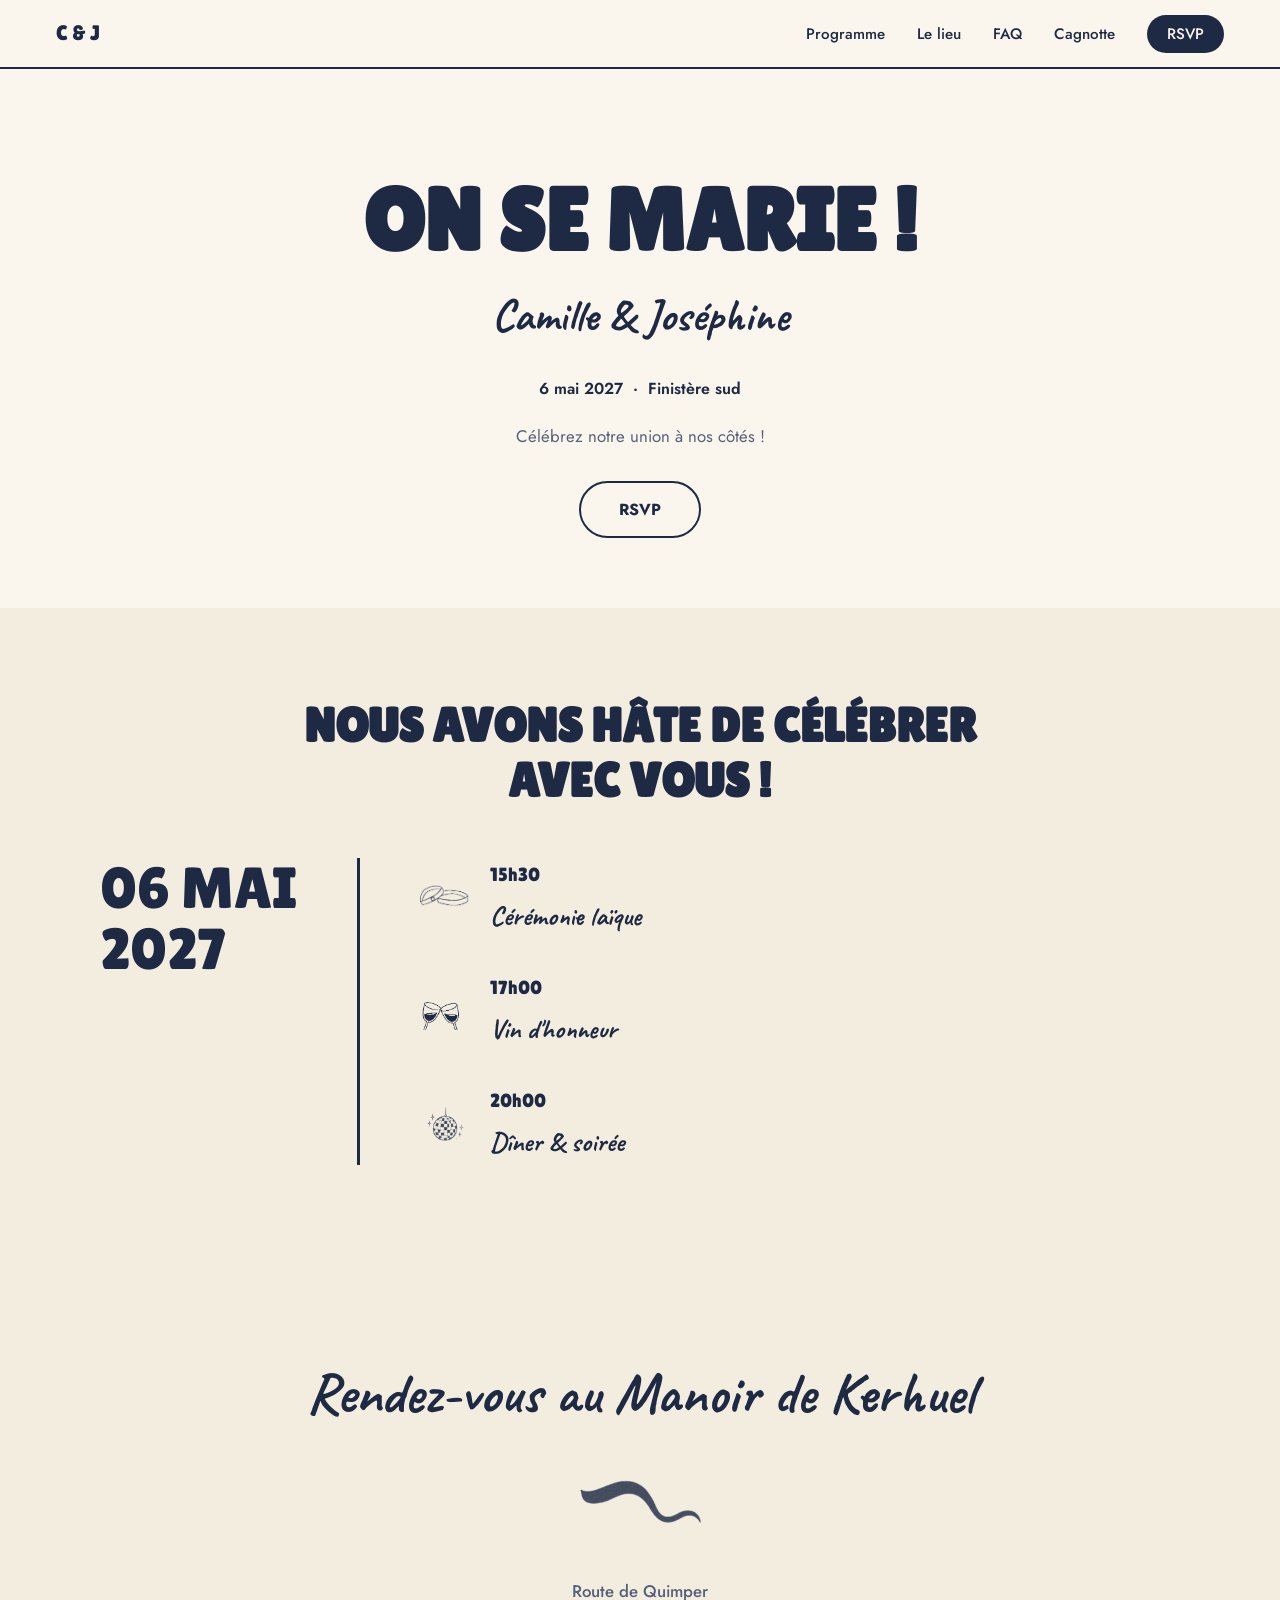
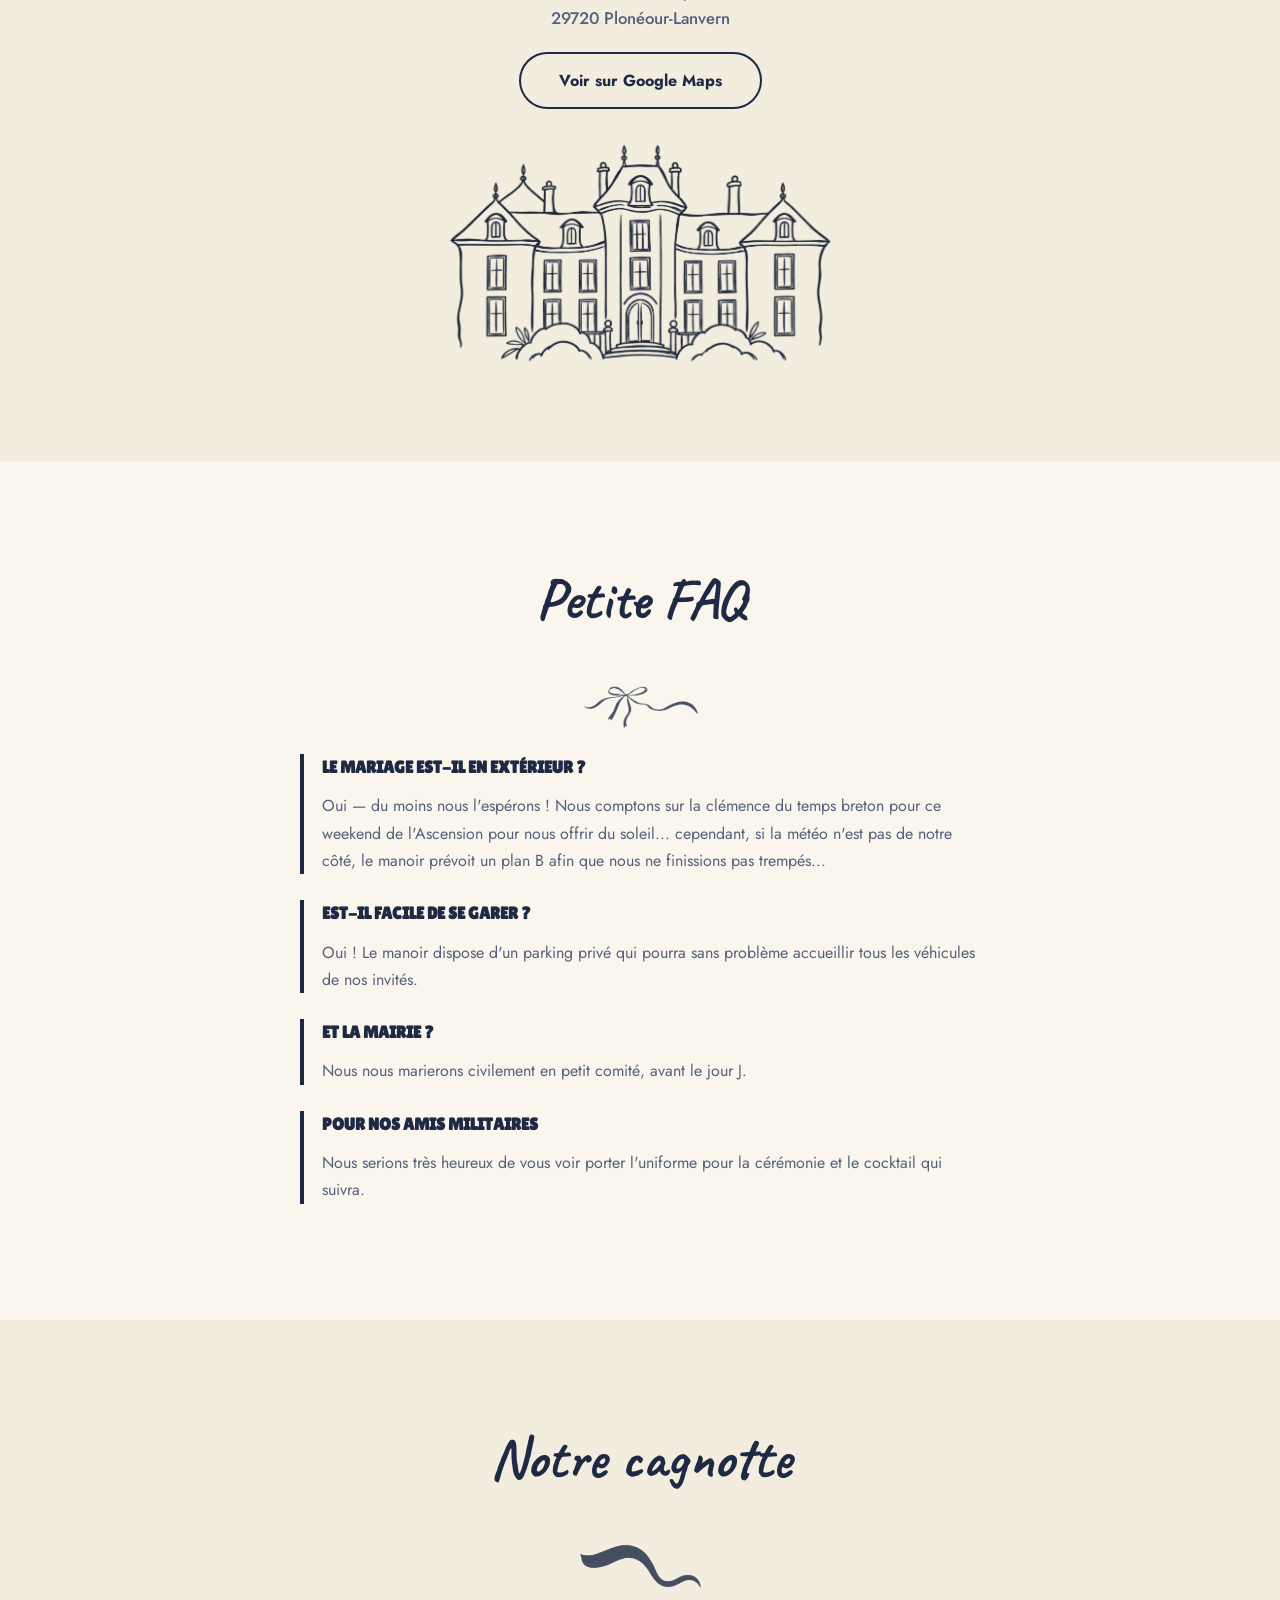
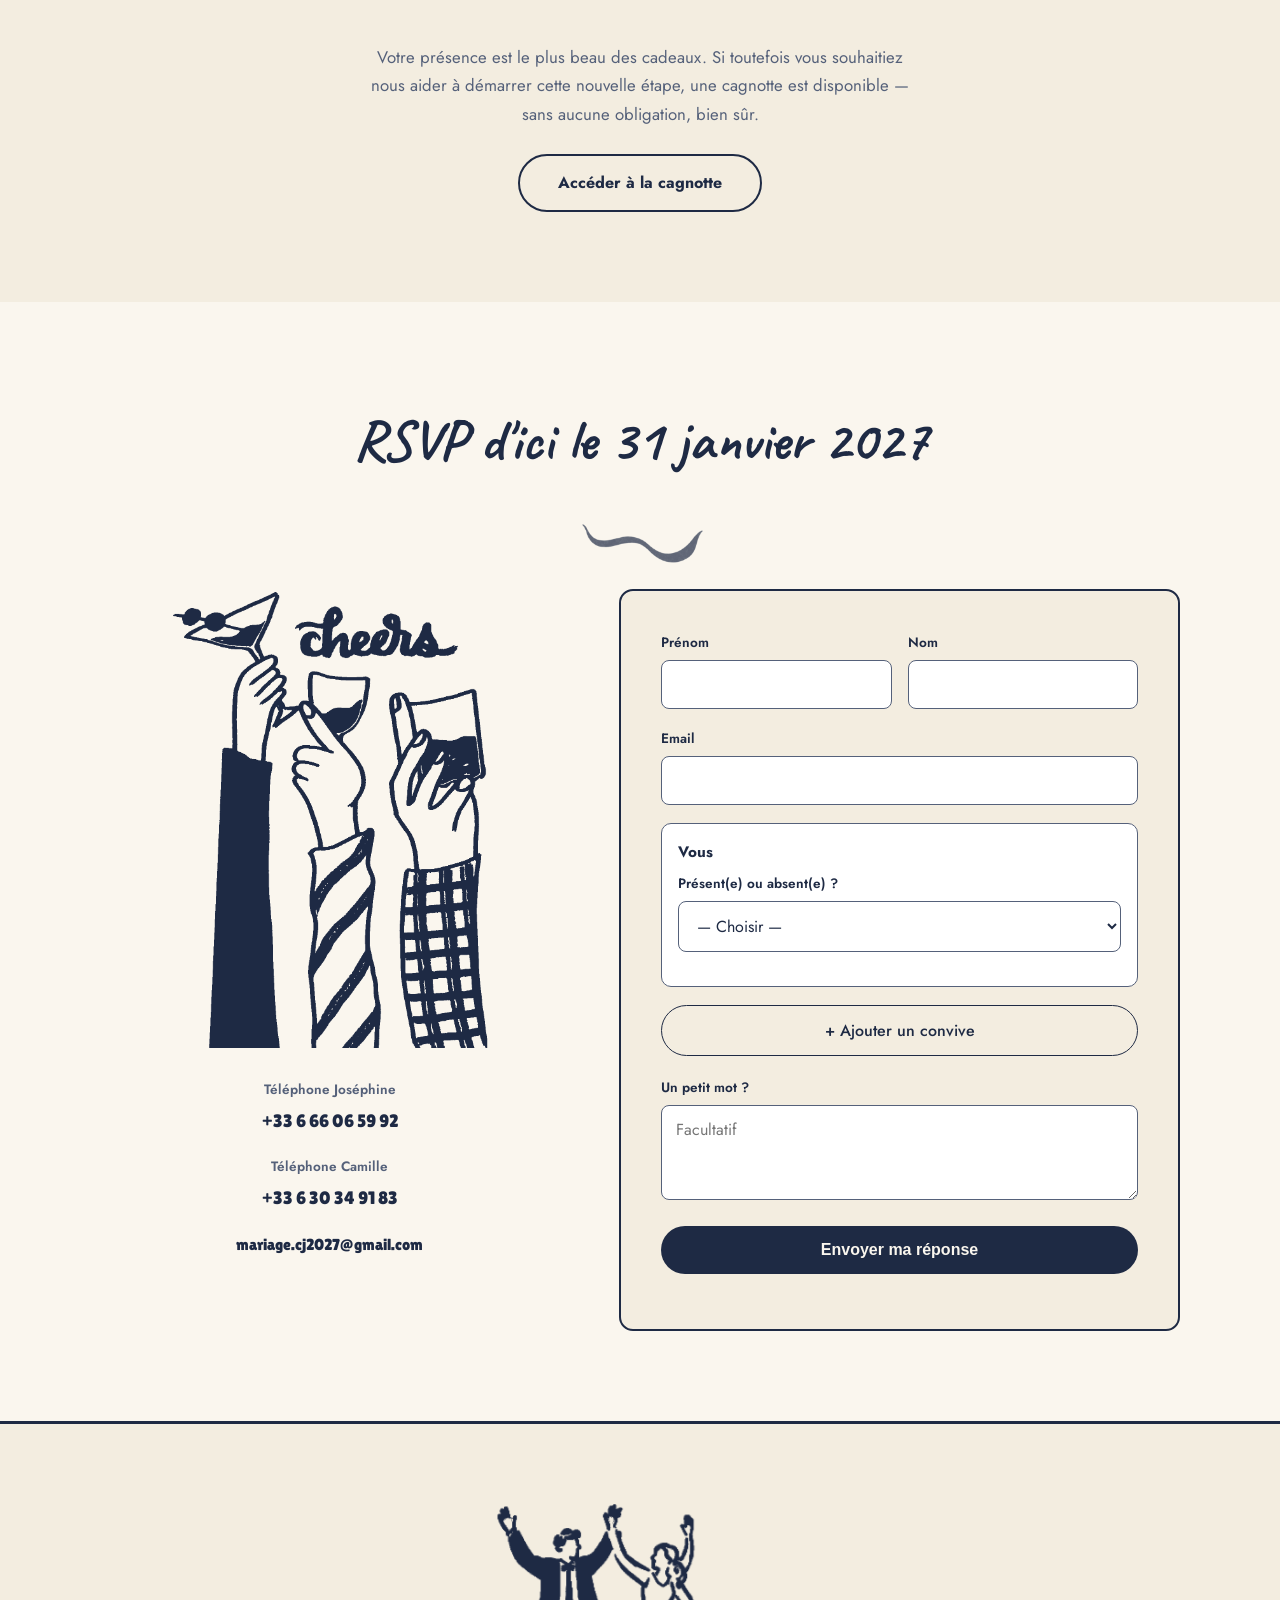
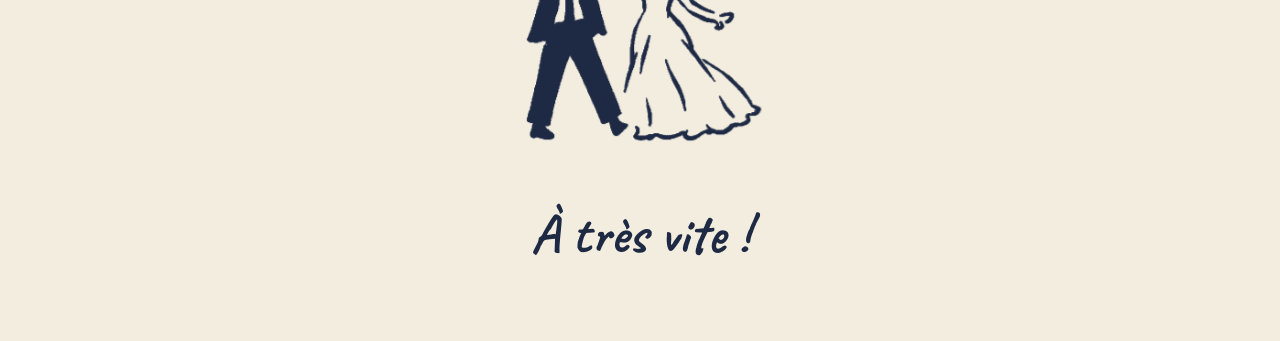
==== commit 70294974: "Refactor index.html for updates and cleanup Updated stylesheet link and adjusted program times. Remo" ====
--- a/index.html
+++ b/index.html
@@ -8,7 +8,7 @@
 <link rel="preconnect" href="https://fonts.googleapis.com">
 <link rel="preconnect" href="https://fonts.gstatic.com" crossorigin>
 <link href="https://fonts.googleapis.com/css2?family=Lilita+One&family=Caveat:wght@600;700&family=Jost:wght@300;400;500;600&display=swap" rel="stylesheet">
-<link rel="stylesheet" href="style.css?v=12">
+<link rel="stylesheet" href="style.css">
 </head>
 <body>
 
@@ -27,7 +27,6 @@
     <li><a href="#programme">Programme</a></li>
     <li><a href="#lieu">Le lieu</a></li>
     <li><a href="#faq">FAQ</a></li>
-    <li><a href="#chambre">Ma chambre</a></li>
     <li><a href="#cagnotte">Cagnotte</a></li>
     <li><a href="#rsvp" class="nav-cta">RSVP</a></li>
   </ul>
@@ -56,7 +55,7 @@
       <div class="programme-row reveal reveal-stagger">
         <img src="icon_rings.png" alt="" class="programme-icon" aria-hidden="true">
         <div>
-          <p class="programme-time">15h00</p>
+          <p class="programme-time">15h30</p>
           <p class="programme-label script">Cérémonie laïque</p>
         </div>
       </div>
@@ -70,7 +69,7 @@
       <div class="programme-row reveal reveal-stagger">
         <img src="illus_disco_ball.png" alt="" class="programme-icon" aria-hidden="true">
         <div>
-          <p class="programme-time">19h00</p>
+          <p class="programme-time">20h00</p>
           <p class="programme-label script">Dîner &amp; soirée</p>
         </div>
       </div>
@@ -82,7 +81,7 @@
 <section class="section section-cream section-center" id="lieu">
   <h2 class="section-title script reveal">Rendez-vous au Manoir de Kerhuel</h2>
   <img src="illus_squiggle_1.png" alt="" class="title-swoosh reveal" aria-hidden="true">
-  <p class="lieu-address">Route de Quimper<br>29720 Plounéour-Lanvern</p>
+  <p class="lieu-address">Route de Quimper<br>29720 Plonéour-Lanvern</p>
   <a href="https://www.google.com/maps/search/?api=1&query=Manoir+de+Kerhuel+Plouneour-Lanvern" class="pill-btn" target="_blank" rel="noopener">Voir sur Google Maps</a>
   <img src="manoir_kerhuel.png" alt="Illustration du Manoir de Kerhuel" class="chateau-illustration reveal">
 </section>
@@ -98,36 +97,19 @@
         <p>Oui — du moins nous l'espérons ! Nous comptons sur la clémence du temps breton pour ce weekend de l'Ascension pour nous offrir du soleil... cependant, si la météo n'est pas de notre côté, le manoir prévoit un plan B afin que nous ne finissions pas trempés...</p>
       </div>
       <div class="faq-item">
-        <h3>Le mariage est-il "kids friendly" ?</h3>
-        <p>Oui ! Des baby-sitters seront là pour occuper nos chères petites têtes blondes, et une pièce leur sera entièrement dédiée afin qu'ils puissent vivre le mariage à leur rythme.</p>
-      </div>
-      <div class="faq-item">
         <h3>Est-il facile de se garer ?</h3>
         <p>Oui ! Le manoir dispose d'un parking privé qui pourra sans problème accueillir tous les véhicules de nos invités.</p>
       </div>
+        <div class="faq-item">
+        <h3>Et la mairie ?</h3>
+        <p>Nous nous marierons civilement en petit comité, avant le jour J.</p>
+      </div>
+        <div class="faq-item">
+        <h3>Pour nos amis militaires</h3>
+        <p>Nous serions très heureux de vous voir porter l'uniforme pour la cérémonie et le cocktail qui suivra.</p>
+      </div>
     </div>
   </div>
-</section>
-
-<!-- MA CHAMBRE -->
-<section class="section section-cream section-center" id="chambre">
-  <h2 class="section-title script">Ma chambre</h2>
-  <img src="illus_squiggle_1.png" alt="" class="title-swoosh" aria-hidden="true">
-  <p class="chambre-intro">Vous dormez au manoir ? Entrez votre nom pour retrouver votre chambre, les horaires et les modalités de réservation. Si votre chambre n'est pas encore confirmée, nous reviendrons vers vous très vite.</p>
-  <form class="rsvp-form chambre-form" id="chambreForm" data-script-url="https://script.google.com/macros/s/AKfycbzsA7LqtNgeVARegu2QRd6Scg-qLOKpdwNMJPizaFgT8z1ui_fiqYapQ03cFeG8Y9nVRA/exec" novalidate>
-    <div class="form-row form-row-split">
-      <div>
-        <label for="chambre_firstname">Prénom</label>
-        <input type="text" id="chambre_firstname" autocomplete="given-name" required>
-      </div>
-      <div>
-        <label for="chambre_lastname">Nom</label>
-        <input type="text" id="chambre_lastname" autocomplete="family-name" required>
-      </div>
-    </div>
-    <button type="submit" class="pill-btn" id="chambreBtn">Voir ma chambre</button>
-  </form>
-  <div class="chambre-result" id="chambreResult" aria-live="polite" hidden></div>
 </section>
 
 <!-- CAGNOTTE -->
@@ -204,7 +186,6 @@
 </footer>
 
 
-<script src="script_v11.js"></script>
-<script src="chambre_v1.js"></script>
+<script src="script_v10.js"></script>
 </body>
 </html>
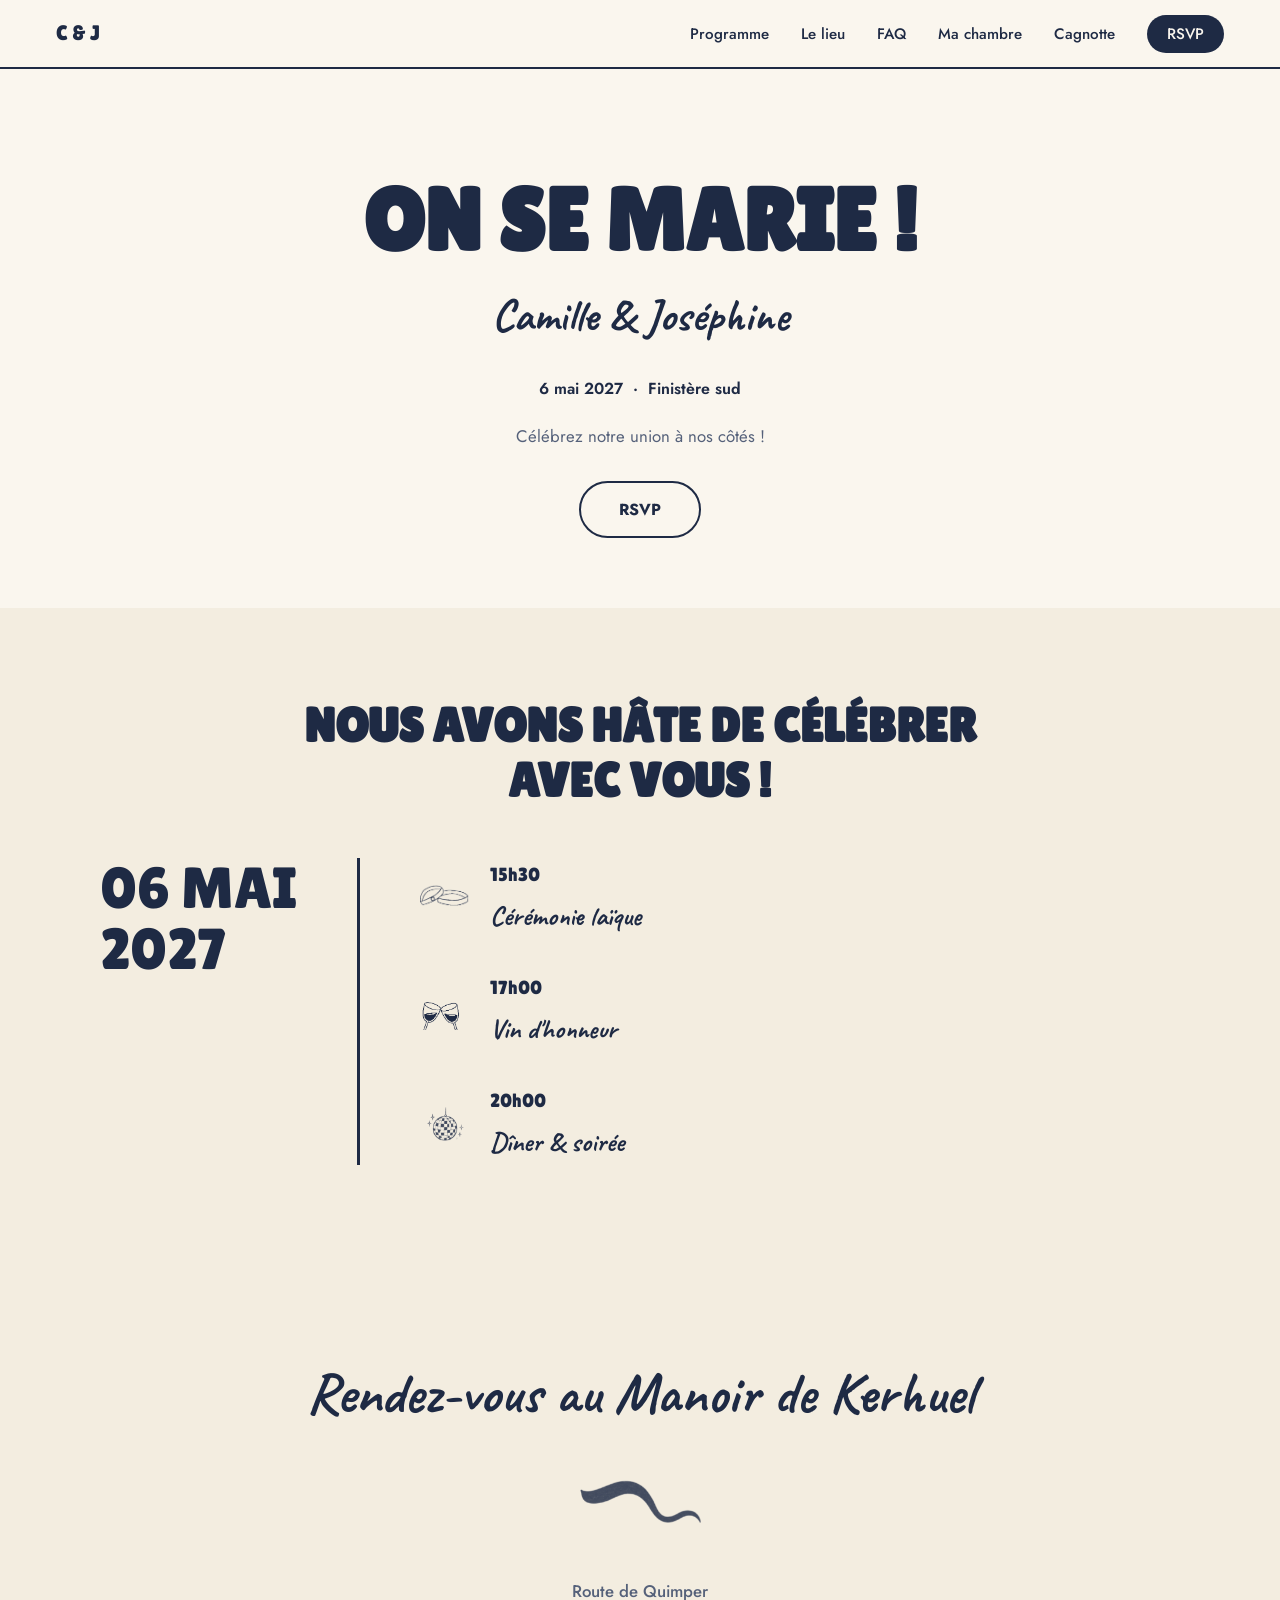
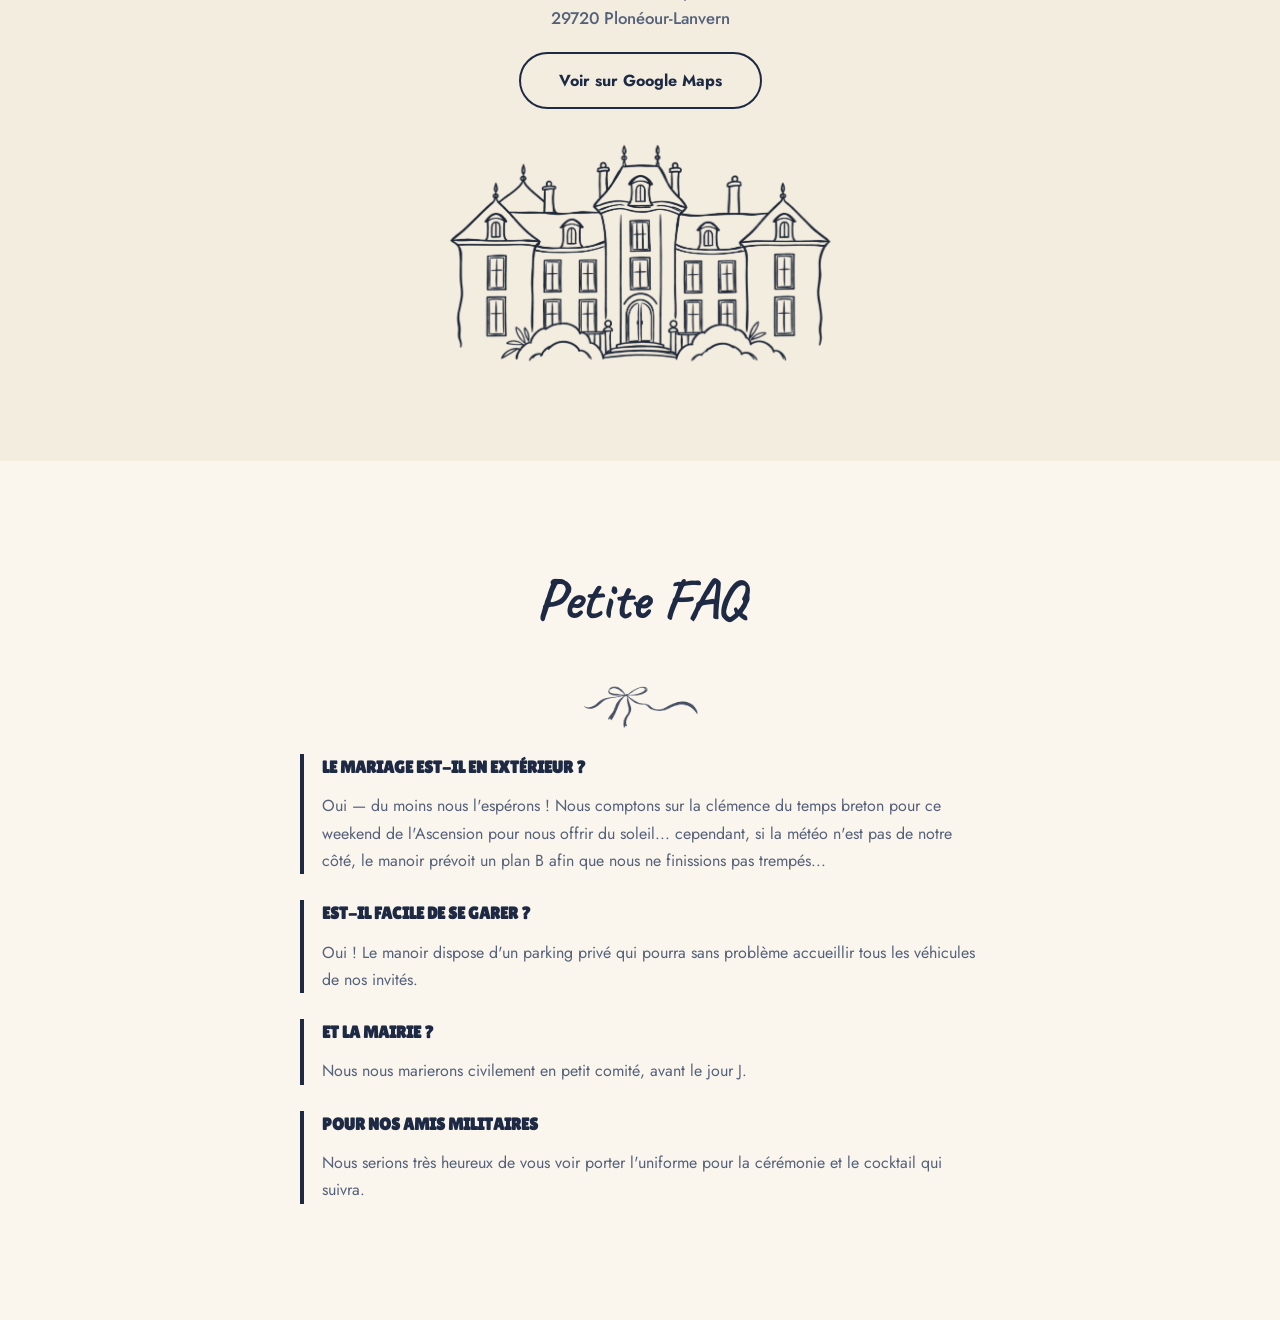
==== commit 9aea5761: "Update index.html" ====
--- a/index.html
+++ b/index.html
@@ -27,6 +27,7 @@
     <li><a href="#programme">Programme</a></li>
     <li><a href="#lieu">Le lieu</a></li>
     <li><a href="#faq">FAQ</a></li>
+    <li><a href="#chambre">Ma chambre</a></li>
     <li><a href="#cagnotte">Cagnotte</a></li>
     <li><a href="#rsvp" class="nav-cta">RSVP</a></li>
   </ul>
@@ -112,80 +113,5 @@
   </div>
 </section>
 
-<!-- CAGNOTTE -->
-<section class="section section-cream section-center" id="cagnotte">
-  <h2 class="section-title script reveal">Notre cagnotte</h2>
-  <img src="illus_squiggle_1.png" alt="" class="title-swoosh reveal" aria-hidden="true">
-  <p class="cagnotte-text reveal">Votre présence est le plus beau des cadeaux. Si toutefois vous souhaitiez nous aider à démarrer cette nouvelle étape, une cagnotte est disponible — sans aucune obligation, bien sûr.</p>
-  <a href="https://cagn.fr/s/6tix98H7" class="pill-btn reveal" target="_blank" rel="noopener">Accéder à la cagnotte</a>
-</section>
-
-<!-- RSVP -->
-<section class="section section-copper" id="rsvp">
-  <h2 class="section-title script">RSVP d'ici le 31 janvier 2027</h2>
-  <img src="illus_squiggle_2.png" alt="" class="title-swoosh title-swoosh-light" aria-hidden="true">
-  <div class="rsvp-layout">
-    <div class="rsvp-side reveal">
-      <img src="illus_cheers.png" alt="" class="rsvp-illustration" aria-hidden="true">
-      <div class="rsvp-contacts">
-        <div>
-          <p class="contact-label">Téléphone Joséphine</p>
-          <p class="contact-value">+33 6 66 06 59 92</p>
-        </div>
-        <div>
-          <p class="contact-label">Téléphone Camille</p>
-          <p class="contact-value">+33 6 30 34 91 83</p>
-        </div>
-        <div>
-          <p class="contact-value contact-email">mariage.cj2027@gmail.com</p>
-        </div>
-      </div>
-    </div>
-
-    <form class="rsvp-form reveal" id="rsvpForm" data-script-url="https://script.google.com/macros/s/AKfycbzsA7LqtNgeVARegu2QRd6Scg-qLOKpdwNMJPizaFgT8z1ui_fiqYapQ03cFeG8Y9nVRA/exec" action="https://script.google.com/macros/s/AKfycbzsA7LqtNgeVARegu2QRd6Scg-qLOKpdwNMJPizaFgT8z1ui_fiqYapQ03cFeG8Y9nVRA/exec" method="POST" target="hiddenRsvpFrame">
-      <div class="form-row form-row-split">
-        <div>
-          <label for="contact_firstname">Prénom</label>
-          <input type="text" id="contact_firstname" name="contact_firstname" required>
-        </div>
-        <div>
-          <label for="contact_lastname">Nom</label>
-          <input type="text" id="contact_lastname" name="contact_lastname" required>
-        </div>
-      </div>
-      <div id="householdSuggestions" class="household-suggestions" hidden></div>
-      <div class="form-row">
-        <label for="email">Email</label>
-        <input type="email" id="email" name="email" required>
-      </div>
-      <div class="form-row">
-        <div class="guest-card">
-          <div class="guest-card-header">
-            <p class="guest-card-title" id="contactProfileName">Vous</p>
-          </div>
-          <div id="contactControlContainer"></div>
-        </div>
-      </div>
-      <div id="addedGuestsContainer"></div>
-      <button type="button" id="addManualGuestBtn" class="pill-btn pill-btn-add">+ Ajouter un convive</button>
-      <div class="form-row">
-        <label for="message">Un petit mot ?</label>
-        <textarea id="message" name="message" rows="3" placeholder="Facultatif"></textarea>
-      </div>
-      <button type="submit" class="btn-submit">Envoyer ma réponse</button>
-      <p class="form-note" id="formNote"></p>
-    </form>
-    <iframe name="hiddenRsvpFrame" id="hiddenRsvpFrame" style="display:none"></iframe>
-  </div>
-</section>
-
-<!-- SLIDE FINALE -->
-<footer class="site-footer" id="footer">
-  <img src="illus_couple_dance_raised.png" alt="" class="footer-illustration reveal" aria-hidden="true">
-  <p class="footer-script script">À très vite !</p>
-</footer>
-
-
-<script src="script_v10.js"></script>
-</body>
-</html>
+<!-- MA CHAMBRE -->
+<sect
--- a/style.css
+++ b/style.css
@@ -565,23 +565,3 @@
   .nav-links.open { display: flex; }
   .nav-cta { align-self: flex-start; }
 }
-
-/* ===== Ma chambre ===== */
-.chambre-intro { max-width: 640px; margin: 0 auto 28px; line-height: 1.6; }
-.chambre-form { max-width: 560px; margin: 0 auto; text-align: left; }
-.chambre-form .pill-btn { display: block; margin: 6px auto 0; }
-.chambre-result { max-width: 560px; margin: 26px auto 0; text-align: left; }
-.chambre-card {
-  background: #fff;
-  border: 2.5px solid var(--navy);
-  border-radius: var(--radius);
-  padding: clamp(20px, 4vw, 32px);
-}
-.chambre-card h3 { font-family: var(--font-script); font-size: 2.1rem; margin: 0 0 4px; }
-.chambre-sub { color: var(--navy-soft); margin: 0 0 16px; }
-.chambre-rows { list-style: none; margin: 0; padding: 0; }
-.chambre-rows li { display: flex; gap: 12px; padding: 9px 0; border-top: 1px solid var(--cream-soft); line-height: 1.45; }
-.chambre-rows li b { flex: 0 0 120px; font-weight: 600; }
-.chambre-note { margin: 16px 0 0; font-size: 0.9rem; color: var(--navy-soft); line-height: 1.5; }
-.chambre-msg { font-style: italic; text-align: center; color: var(--navy-soft); line-height: 1.6; }
-@media (max-width: 520px) { .chambre-rows li { flex-direction: column; gap: 2px; } .chambre-rows li b { flex-basis: auto; } }
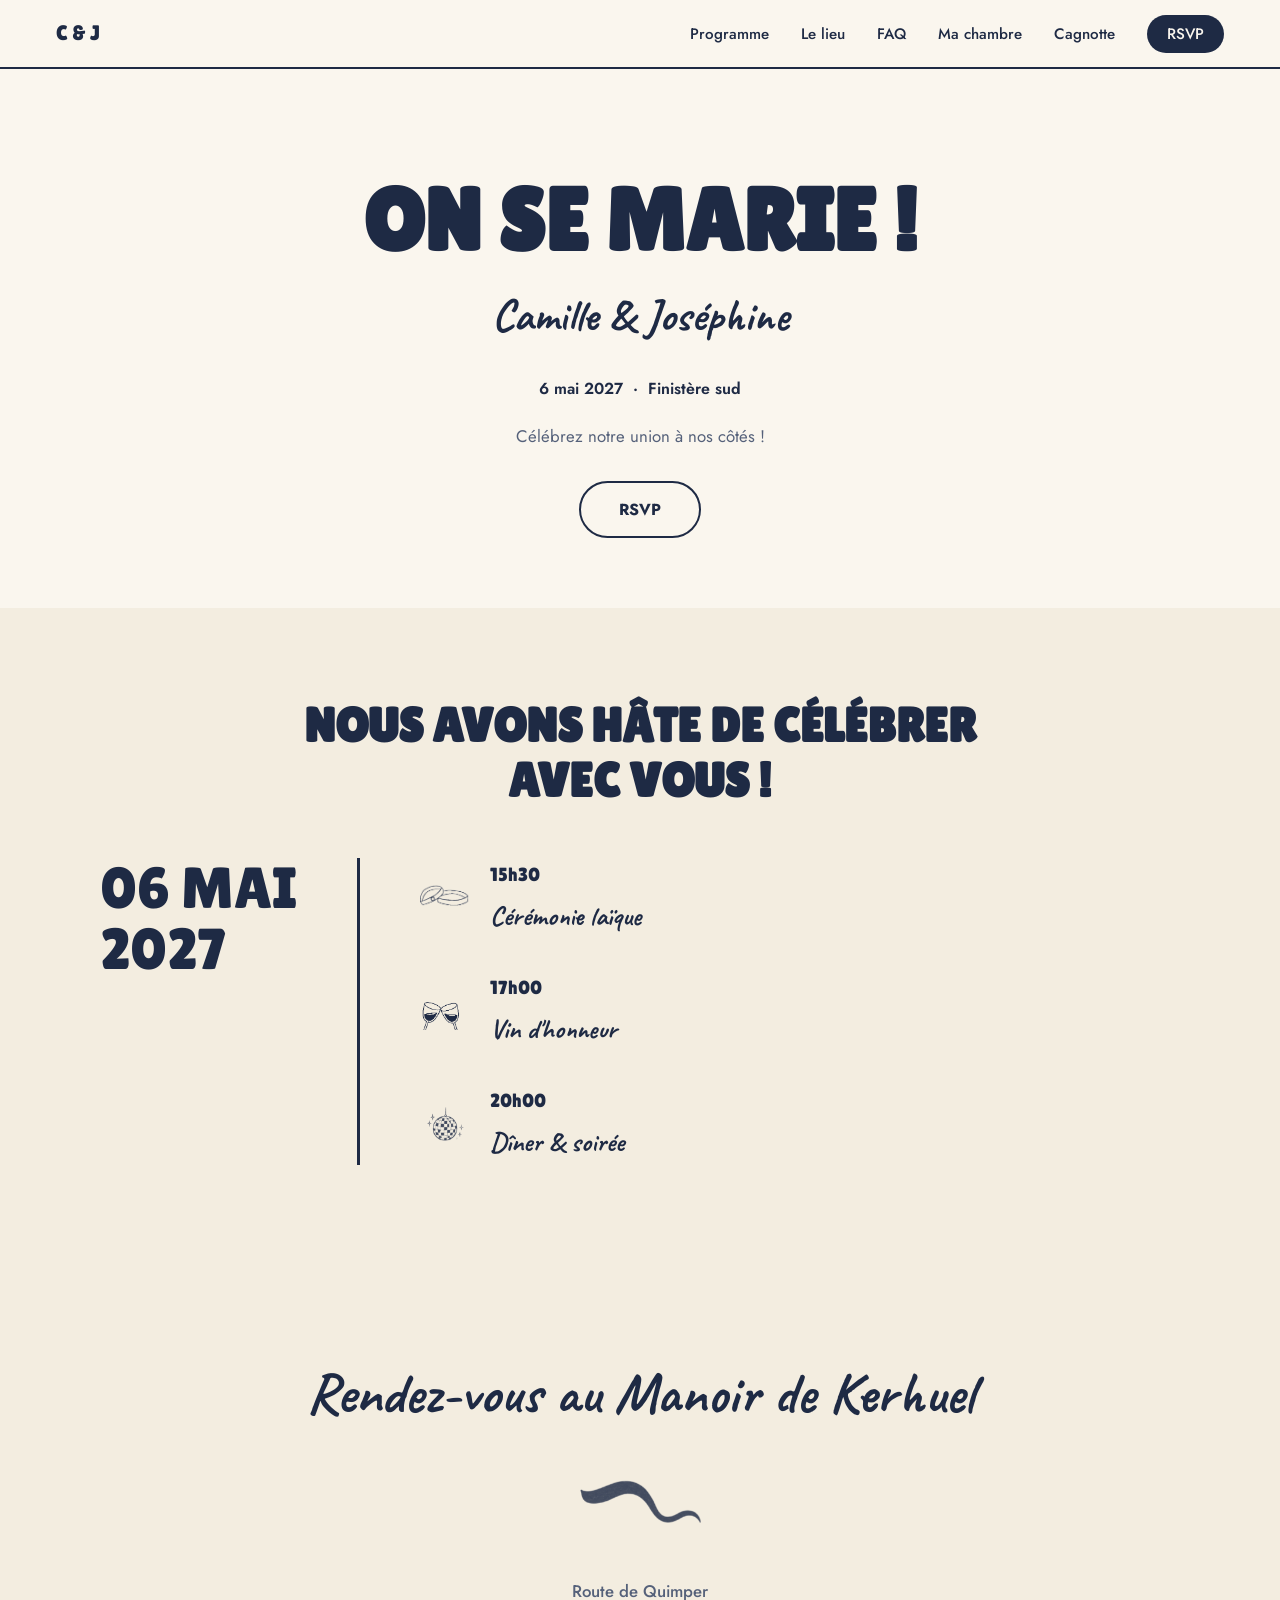
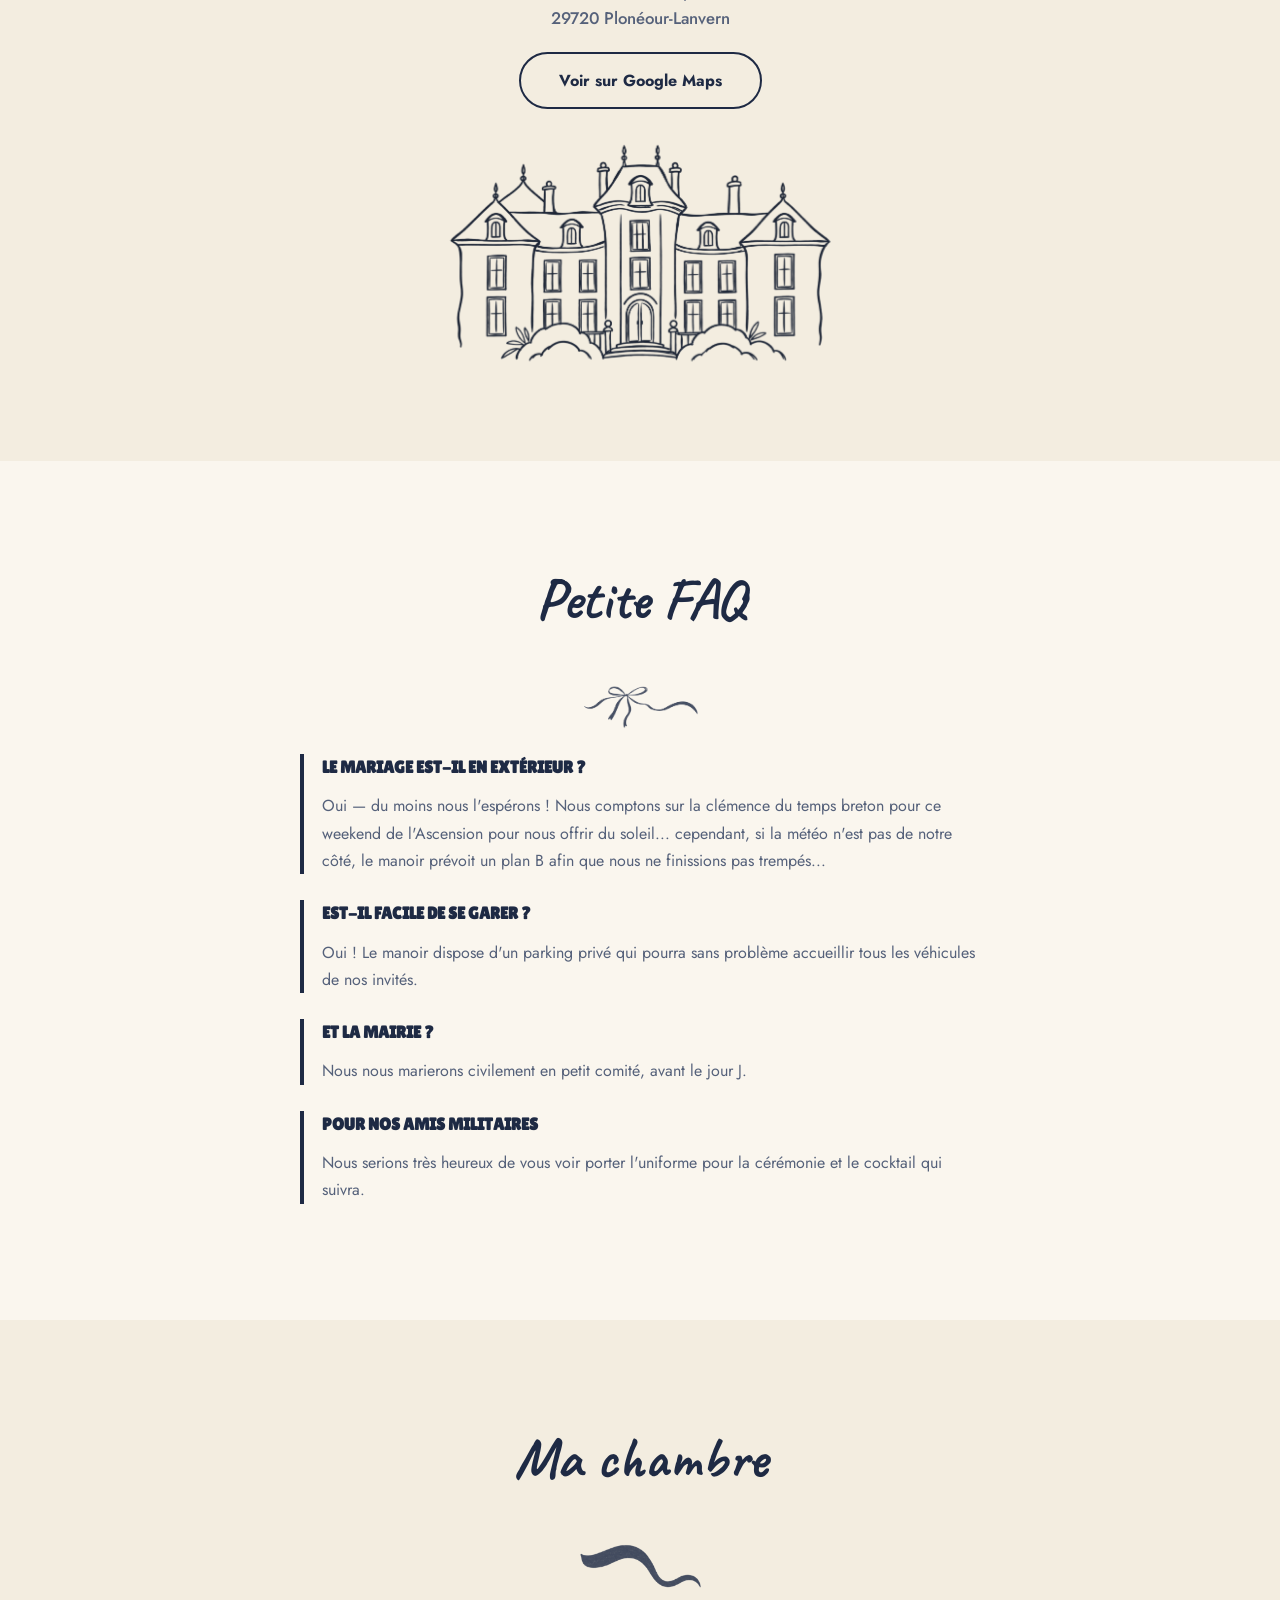
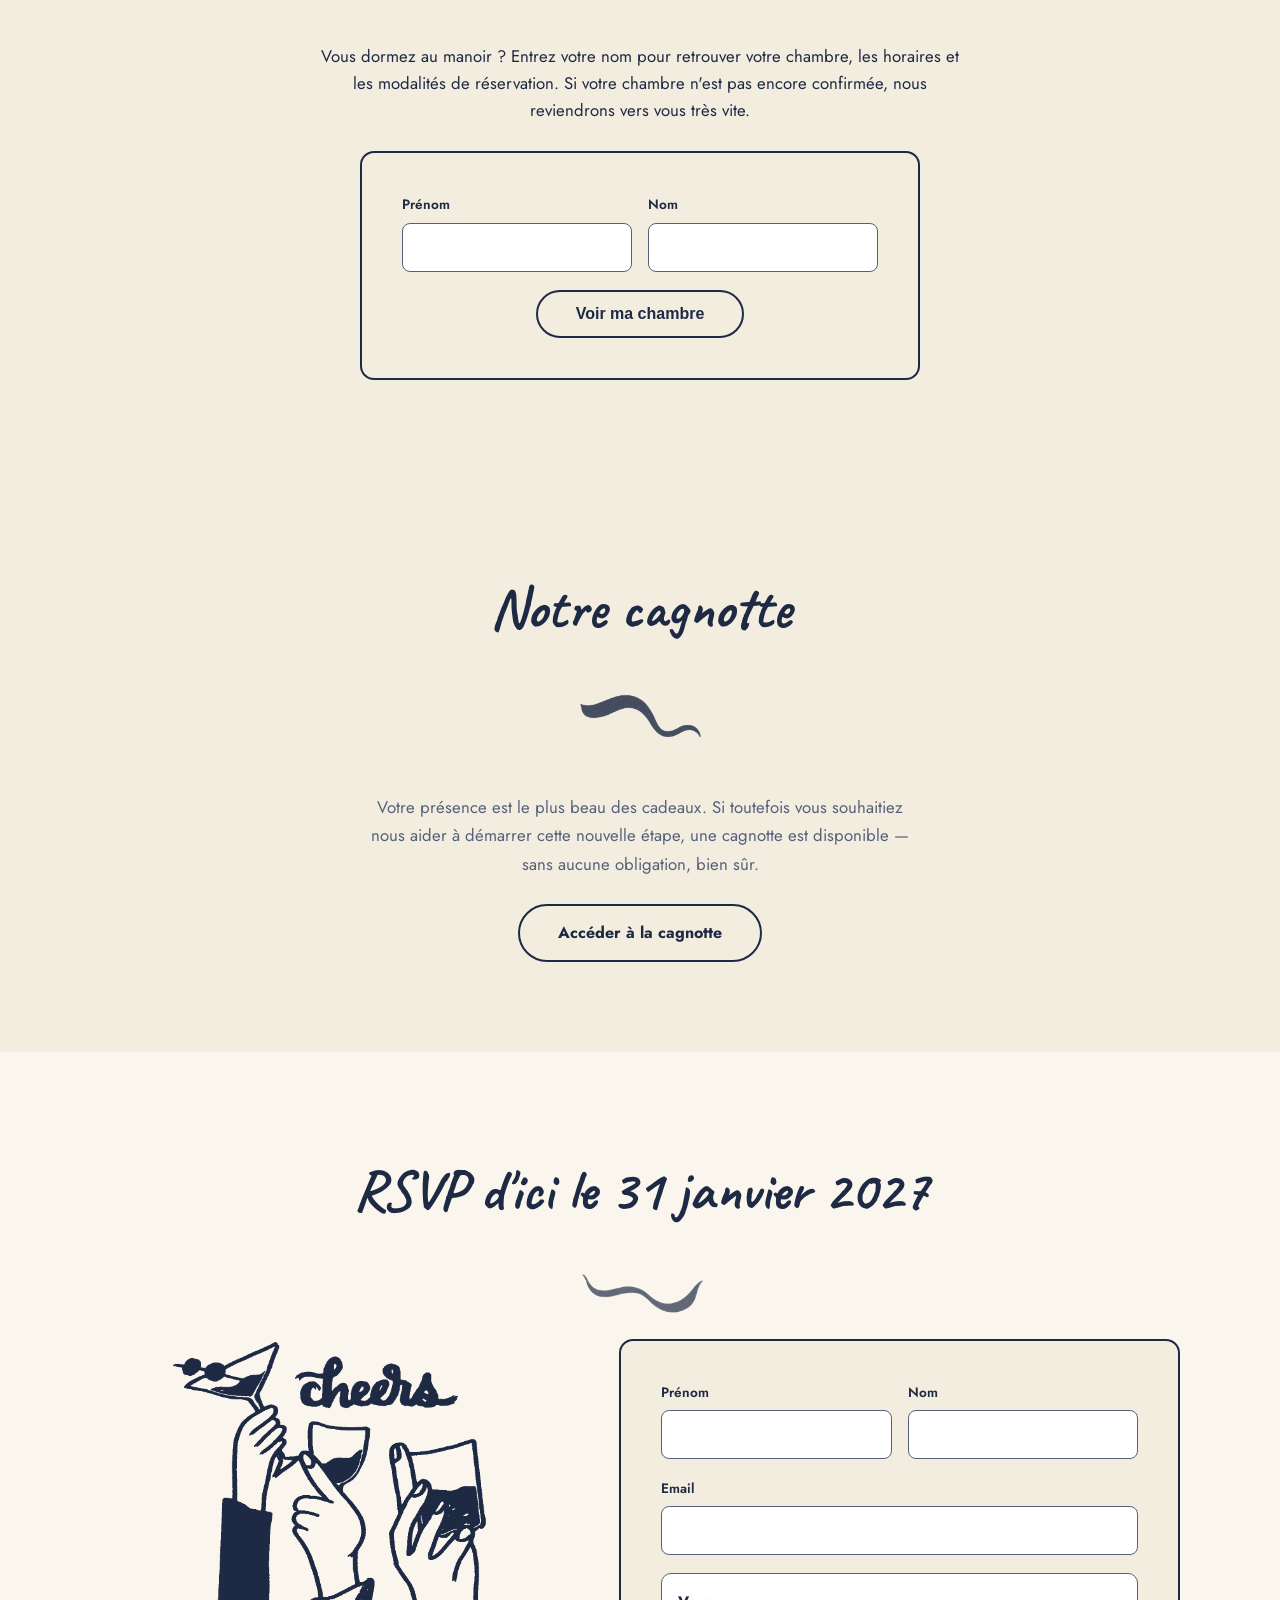
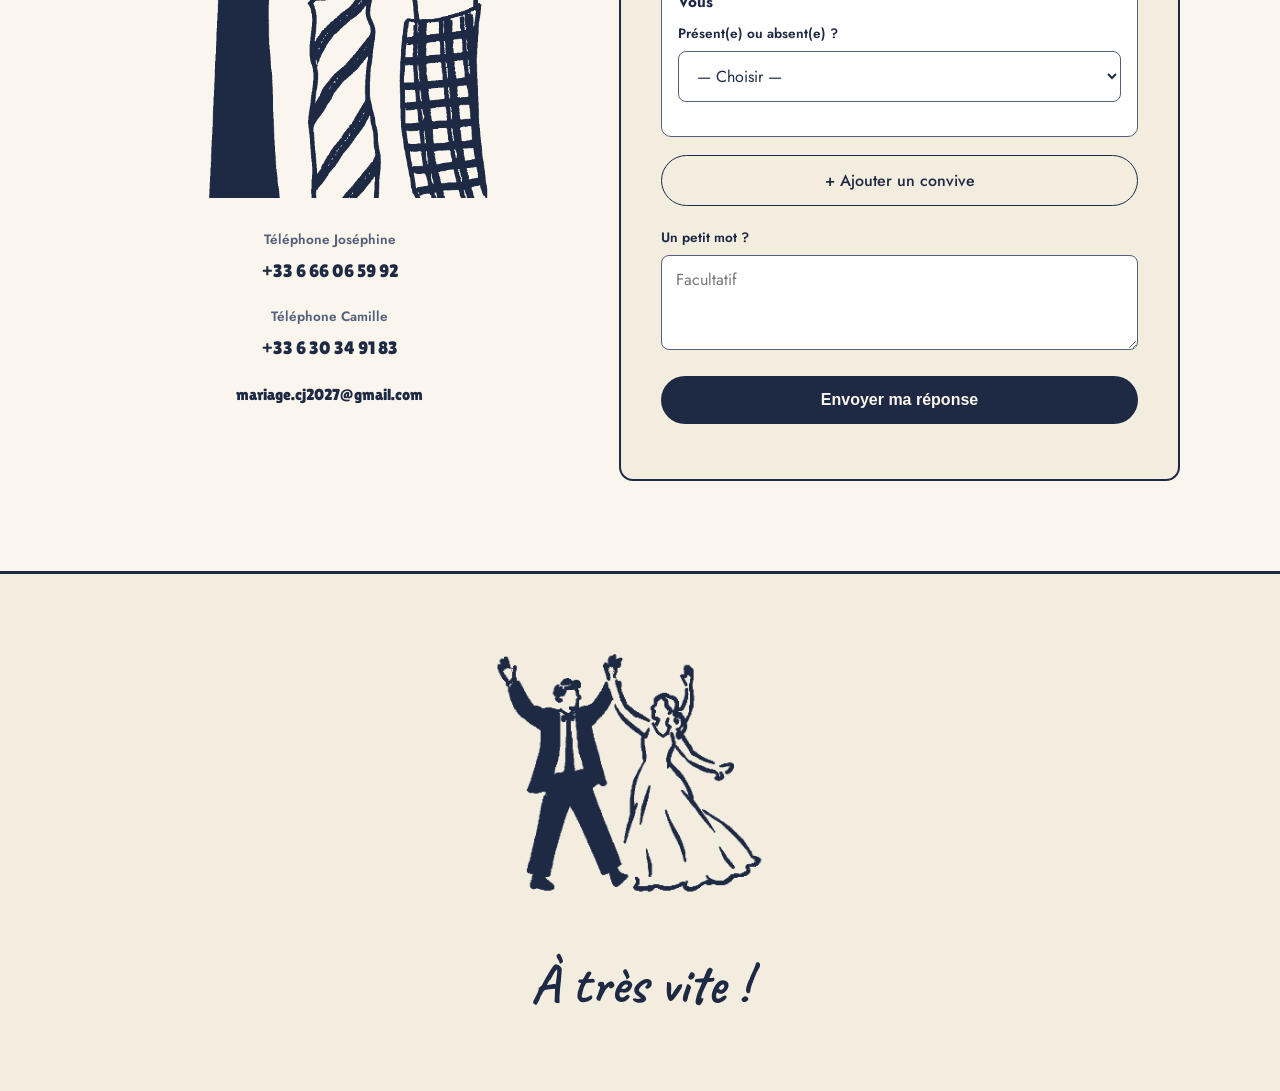
==== commit 30fa1c21: "Update index.html" ====
--- a/index.html
+++ b/index.html
@@ -114,4 +114,101 @@
 </section>
 
 <!-- MA CHAMBRE -->
-<sect
+<section class="section section-cream section-center" id="chambre">
+  <h2 class="section-title script">Ma chambre</h2>
+  <img src="illus_squiggle_1.png" alt="" class="title-swoosh" aria-hidden="true">
+  <p class="chambre-intro">Vous dormez au manoir ? Entrez votre nom pour retrouver votre chambre, les horaires et les modalités de réservation. Si votre chambre n'est pas encore confirmée, nous reviendrons vers vous très vite.</p>
+  <form class="rsvp-form chambre-form" id="chambreForm" data-script-url="https://script.google.com/macros/s/AKfycbzsA7LqtNgeVARegu2QRd6Scg-qLOKpdwNMJPizaFgT8z1ui_fiqYapQ03cFeG8Y9nVRA/exec" novalidate>
+    <div class="form-row form-row-split">
+      <div>
+        <label for="chambre_firstname">Prénom</label>
+        <input type="text" id="chambre_firstname" autocomplete="given-name" required>
+      </div>
+      <div>
+        <label for="chambre_lastname">Nom</label>
+        <input type="text" id="chambre_lastname" autocomplete="family-name" required>
+      </div>
+    </div>
+    <button type="submit" class="pill-btn" id="chambreBtn">Voir ma chambre</button>
+  </form>
+  <div class="chambre-result" id="chambreResult" aria-live="polite" hidden></div>
+</section>
+
+<!-- CAGNOTTE -->
+<section class="section section-cream section-center" id="cagnotte">
+  <h2 class="section-title script reveal">Notre cagnotte</h2>
+  <img src="illus_squiggle_1.png" alt="" class="title-swoosh reveal" aria-hidden="true">
+  <p class="cagnotte-text reveal">Votre présence est le plus beau des cadeaux. Si toutefois vous souhaitiez nous aider à démarrer cette nouvelle étape, une cagnotte est disponible — sans aucune obligation, bien sûr.</p>
+  <a href="https://cagn.fr/s/6tix98H7" class="pill-btn reveal" target="_blank" rel="noopener">Accéder à la cagnotte</a>
+</section>
+
+<!-- RSVP -->
+<section class="section section-copper" id="rsvp">
+  <h2 class="section-title script">RSVP d'ici le 31 janvier 2027</h2>
+  <img src="illus_squiggle_2.png" alt="" class="title-swoosh title-swoosh-light" aria-hidden="true">
+  <div class="rsvp-layout">
+    <div class="rsvp-side reveal">
+      <img src="illus_cheers.png" alt="" class="rsvp-illustration" aria-hidden="true">
+      <div class="rsvp-contacts">
+        <div>
+          <p class="contact-label">Téléphone Joséphine</p>
+          <p class="contact-value">+33 6 66 06 59 92</p>
+        </div>
+        <div>
+          <p class="contact-label">Téléphone Camille</p>
+          <p class="contact-value">+33 6 30 34 91 83</p>
+        </div>
+        <div>
+          <p class="contact-value contact-email">mariage.cj2027@gmail.com</p>
+        </div>
+      </div>
+    </div>
+
+    <form class="rsvp-form reveal" id="rsvpForm" data-script-url="https://script.google.com/macros/s/AKfycbzsA7LqtNgeVARegu2QRd6Scg-qLOKpdwNMJPizaFgT8z1ui_fiqYapQ03cFeG8Y9nVRA/exec" action="https://script.google.com/macros/s/AKfycbzsA7LqtNgeVARegu2QRd6Scg-qLOKpdwNMJPizaFgT8z1ui_fiqYapQ03cFeG8Y9nVRA/exec" method="POST" target="hiddenRsvpFrame">
+      <div class="form-row form-row-split">
+        <div>
+          <label for="contact_firstname">Prénom</label>
+          <input type="text" id="contact_firstname" name="contact_firstname" required>
+        </div>
+        <div>
+          <label for="contact_lastname">Nom</label>
+          <input type="text" id="contact_lastname" name="contact_lastname" required>
+        </div>
+      </div>
+      <div id="householdSuggestions" class="household-suggestions" hidden></div>
+      <div class="form-row">
+        <label for="email">Email</label>
+        <input type="email" id="email" name="email" required>
+      </div>
+      <div class="form-row">
+        <div class="guest-card">
+          <div class="guest-card-header">
+            <p class="guest-card-title" id="contactProfileName">Vous</p>
+          </div>
+          <div id="contactControlContainer"></div>
+        </div>
+      </div>
+      <div id="addedGuestsContainer"></div>
+      <button type="button" id="addManualGuestBtn" class="pill-btn pill-btn-add">+ Ajouter un convive</button>
+      <div class="form-row">
+        <label for="message">Un petit mot ?</label>
+        <textarea id="message" name="message" rows="3" placeholder="Facultatif"></textarea>
+      </div>
+      <button type="submit" class="btn-submit">Envoyer ma réponse</button>
+      <p class="form-note" id="formNote"></p>
+    </form>
+    <iframe name="hiddenRsvpFrame" id="hiddenRsvpFrame" style="display:none"></iframe>
+  </div>
+</section>
+
+<!-- SLIDE FINALE -->
+<footer class="site-footer" id="footer">
+  <img src="illus_couple_dance_raised.png" alt="" class="footer-illustration reveal" aria-hidden="true">
+  <p class="footer-script script">À très vite !</p>
+</footer>
+
+
+<script src="script_v10.js"></script>
+<script src="chambre_v1.js"></script>
+</body>
+</html>
--- a/style.css
+++ b/style.css
@@ -565,3 +565,23 @@
   .nav-links.open { display: flex; }
   .nav-cta { align-self: flex-start; }
 }
+
+/* ===== Ma chambre ===== */
+.chambre-intro { max-width: 640px; margin: 0 auto 28px; line-height: 1.6; }
+.chambre-form { max-width: 560px; margin: 0 auto; text-align: left; }
+.chambre-form .pill-btn { display: block; margin: 6px auto 0; }
+.chambre-result { max-width: 560px; margin: 26px auto 0; text-align: left; }
+.chambre-card {
+  background: #fff;
+  border: 2.5px solid var(--navy);
+  border-radius: var(--radius);
+  padding: clamp(20px, 4vw, 32px);
+}
+.chambre-card h3 { font-family: var(--font-script); font-size: 2.1rem; margin: 0 0 4px; }
+.chambre-sub { color: var(--navy-soft); margin: 0 0 16px; }
+.chambre-rows { list-style: none; margin: 0; padding: 0; }
+.chambre-rows li { display: flex; gap: 12px; padding: 9px 0; border-top: 1px solid var(--cream-soft); line-height: 1.45; }
+.chambre-rows li b { flex: 0 0 120px; font-weight: 600; }
+.chambre-note { margin: 16px 0 0; font-size: 0.9rem; color: var(--navy-soft); line-height: 1.5; }
+.chambre-msg { font-style: italic; text-align: center; color: var(--navy-soft); line-height: 1.6; }
+@media (max-width: 520px) { .chambre-rows li { flex-direction: column; gap: 2px; } .chambre-rows li b { flex-basis: auto; } }
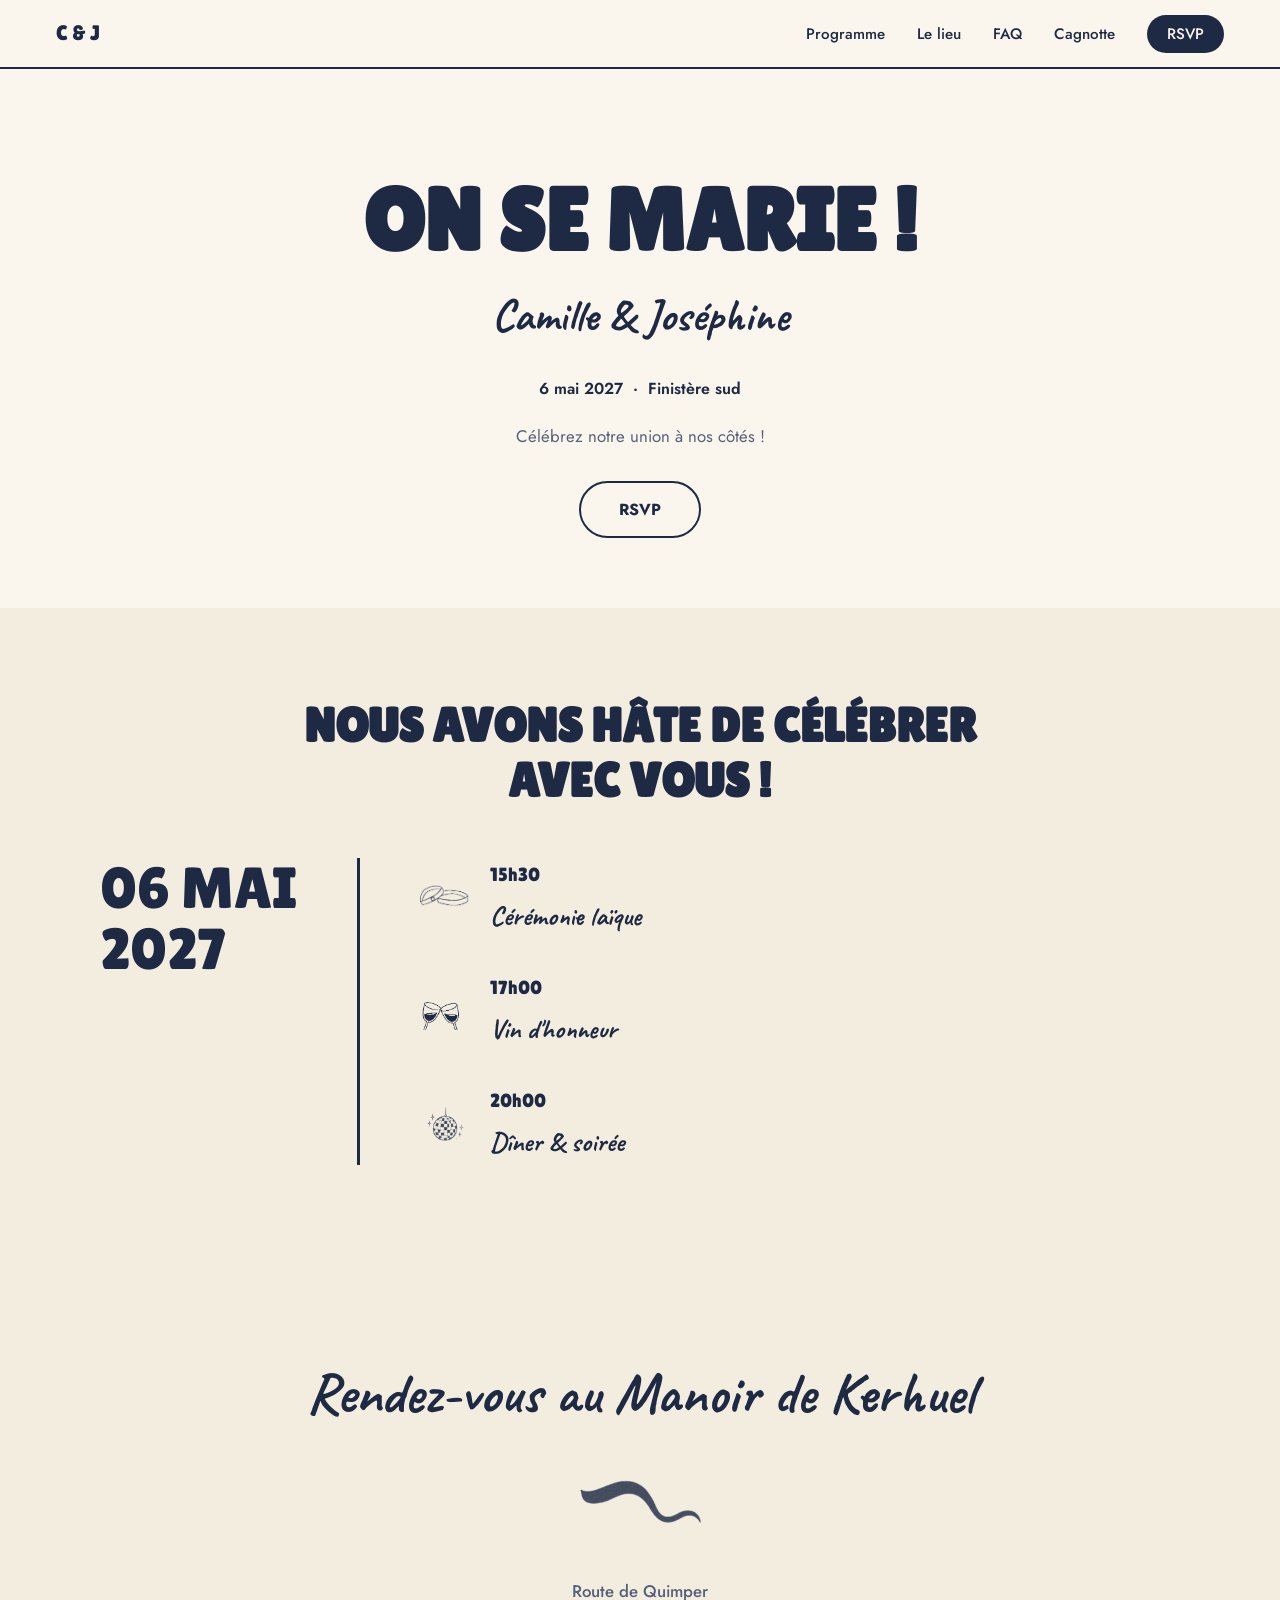
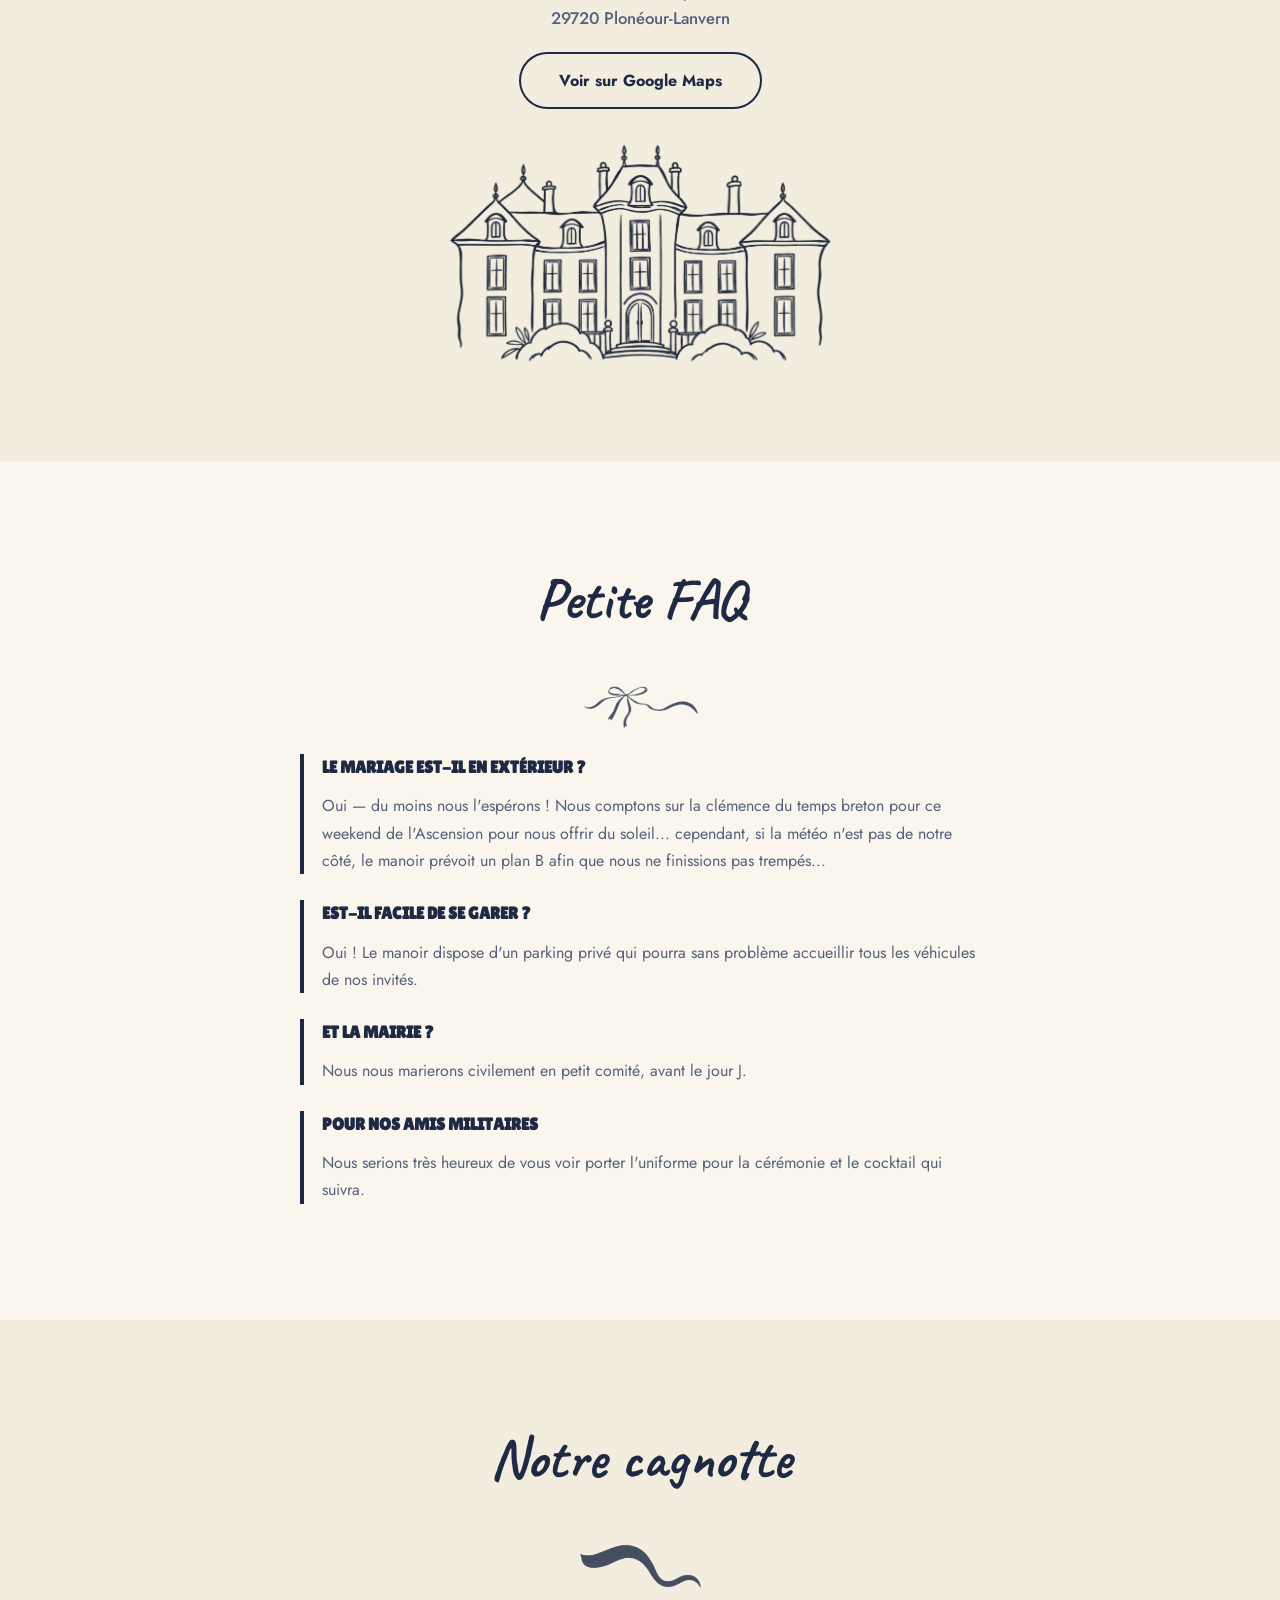
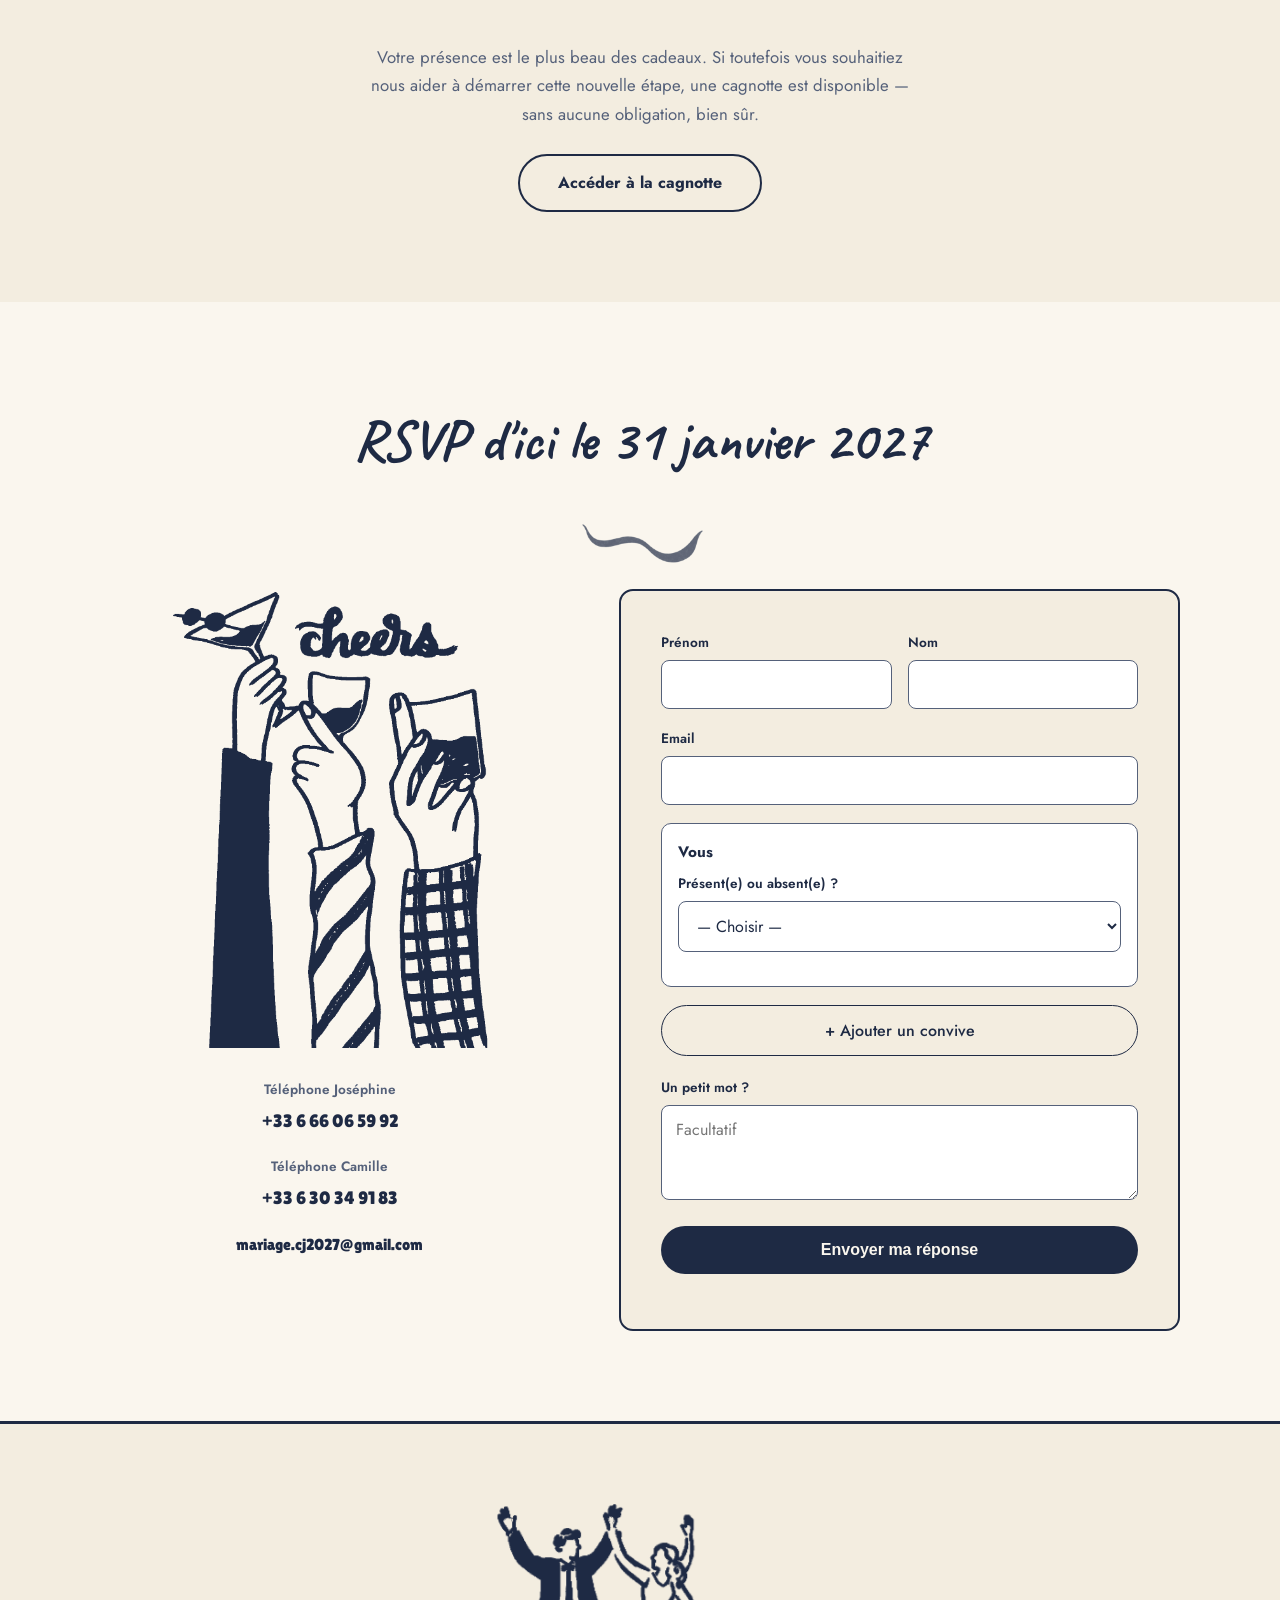
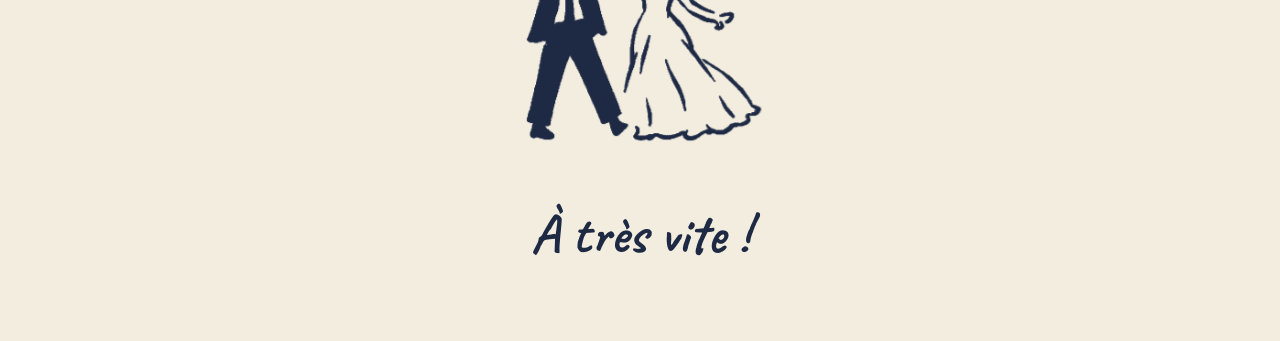
==== commit 80e2eb90: "Update index.html" ====
--- a/index.html
+++ b/index.html
@@ -27,7 +27,6 @@
     <li><a href="#programme">Programme</a></li>
     <li><a href="#lieu">Le lieu</a></li>
     <li><a href="#faq">FAQ</a></li>
-    <li><a href="#chambre">Ma chambre</a></li>
     <li><a href="#cagnotte">Cagnotte</a></li>
     <li><a href="#rsvp" class="nav-cta">RSVP</a></li>
   </ul>
@@ -113,27 +112,6 @@
   </div>
 </section>
 
-<!-- MA CHAMBRE -->
-<section class="section section-cream section-center" id="chambre">
-  <h2 class="section-title script">Ma chambre</h2>
-  <img src="illus_squiggle_1.png" alt="" class="title-swoosh" aria-hidden="true">
-  <p class="chambre-intro">Vous dormez au manoir ? Entrez votre nom pour retrouver votre chambre, les horaires et les modalités de réservation. Si votre chambre n'est pas encore confirmée, nous reviendrons vers vous très vite.</p>
-  <form class="rsvp-form chambre-form" id="chambreForm" data-script-url="https://script.google.com/macros/s/AKfycbzsA7LqtNgeVARegu2QRd6Scg-qLOKpdwNMJPizaFgT8z1ui_fiqYapQ03cFeG8Y9nVRA/exec" novalidate>
-    <div class="form-row form-row-split">
-      <div>
-        <label for="chambre_firstname">Prénom</label>
-        <input type="text" id="chambre_firstname" autocomplete="given-name" required>
-      </div>
-      <div>
-        <label for="chambre_lastname">Nom</label>
-        <input type="text" id="chambre_lastname" autocomplete="family-name" required>
-      </div>
-    </div>
-    <button type="submit" class="pill-btn" id="chambreBtn">Voir ma chambre</button>
-  </form>
-  <div class="chambre-result" id="chambreResult" aria-live="polite" hidden></div>
-</section>
-
 <!-- CAGNOTTE -->
 <section class="section section-cream section-center" id="cagnotte">
   <h2 class="section-title script reveal">Notre cagnotte</h2>
@@ -176,6 +154,7 @@
         </div>
       </div>
       <div id="householdSuggestions" class="household-suggestions" hidden></div>
+      <div id="chambreResult" class="chambre-result" aria-live="polite" hidden></div>
       <div class="form-row">
         <label for="email">Email</label>
         <input type="email" id="email" name="email" required>
@@ -209,6 +188,6 @@
 
 
 <script src="script_v10.js"></script>
-<script src="chambre_v1.js"></script>
+<script src="chambre_v2.js"></script>
 </body>
 </html>
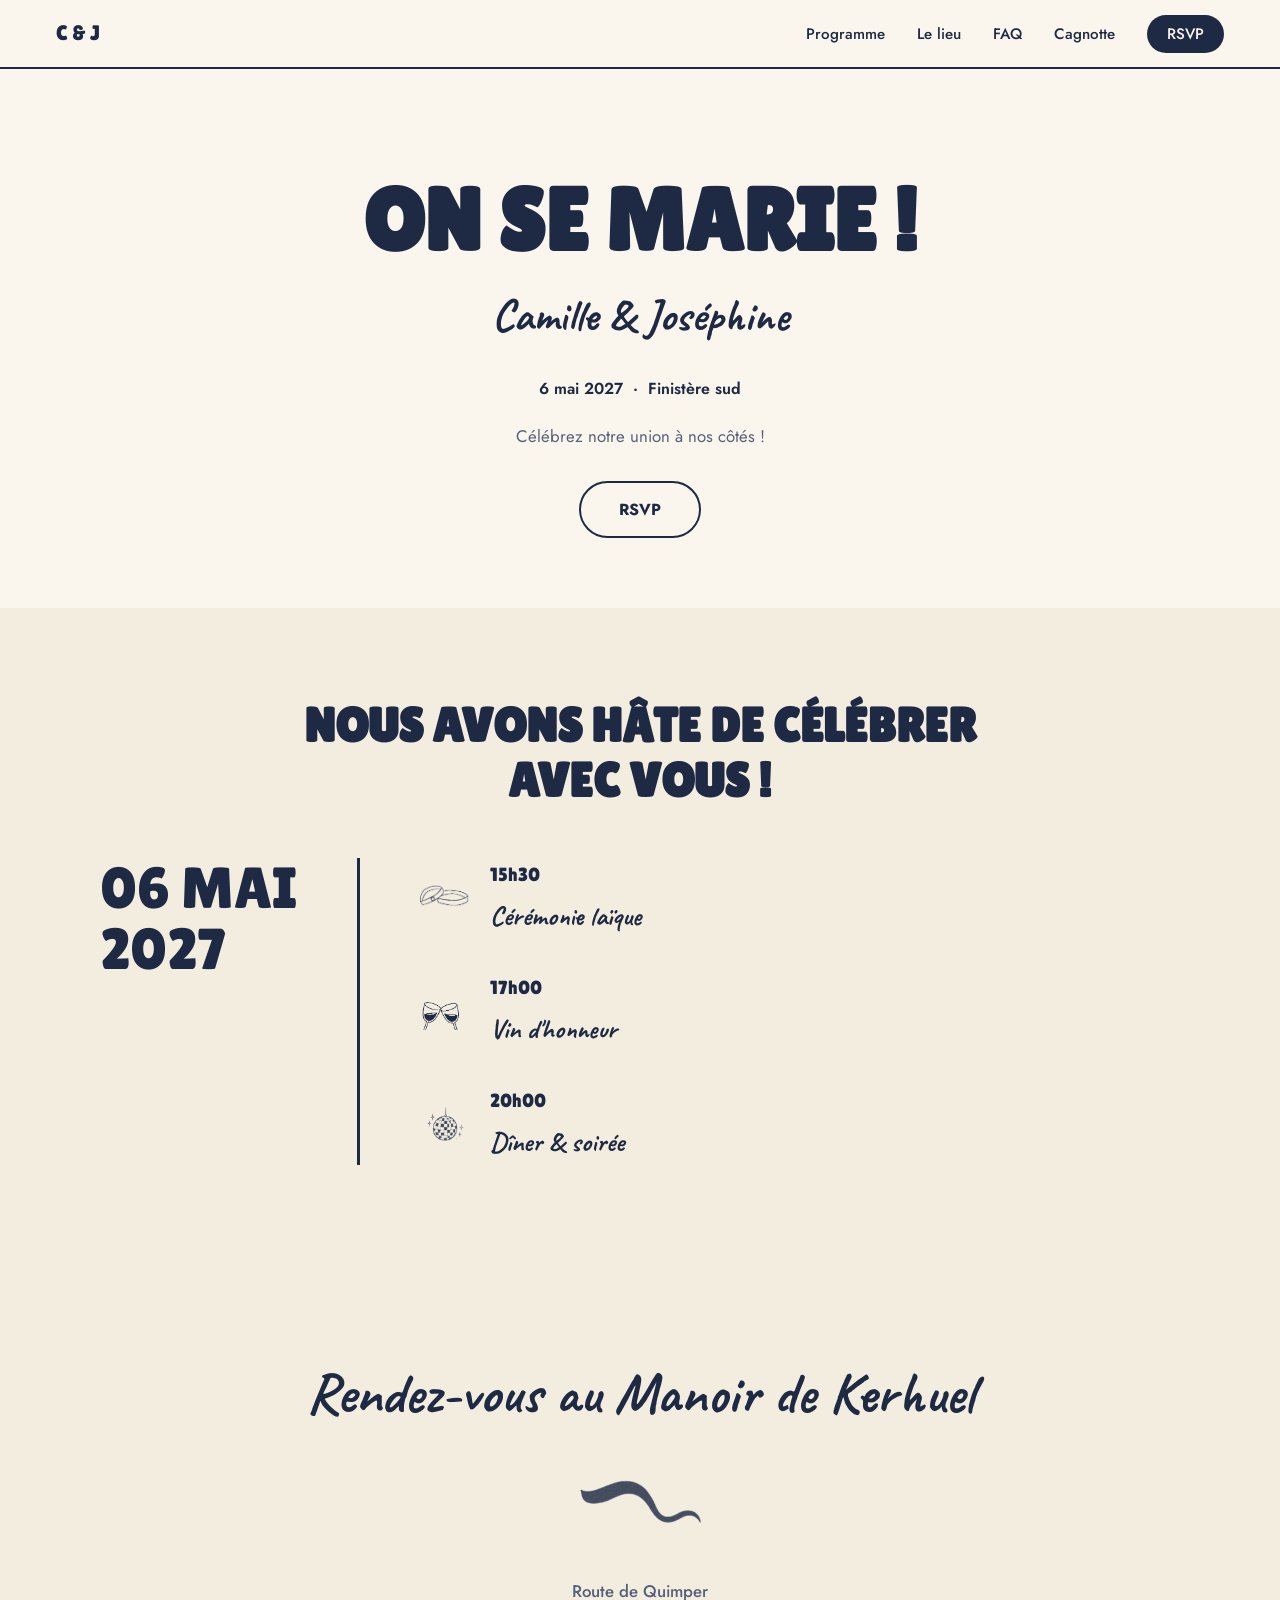
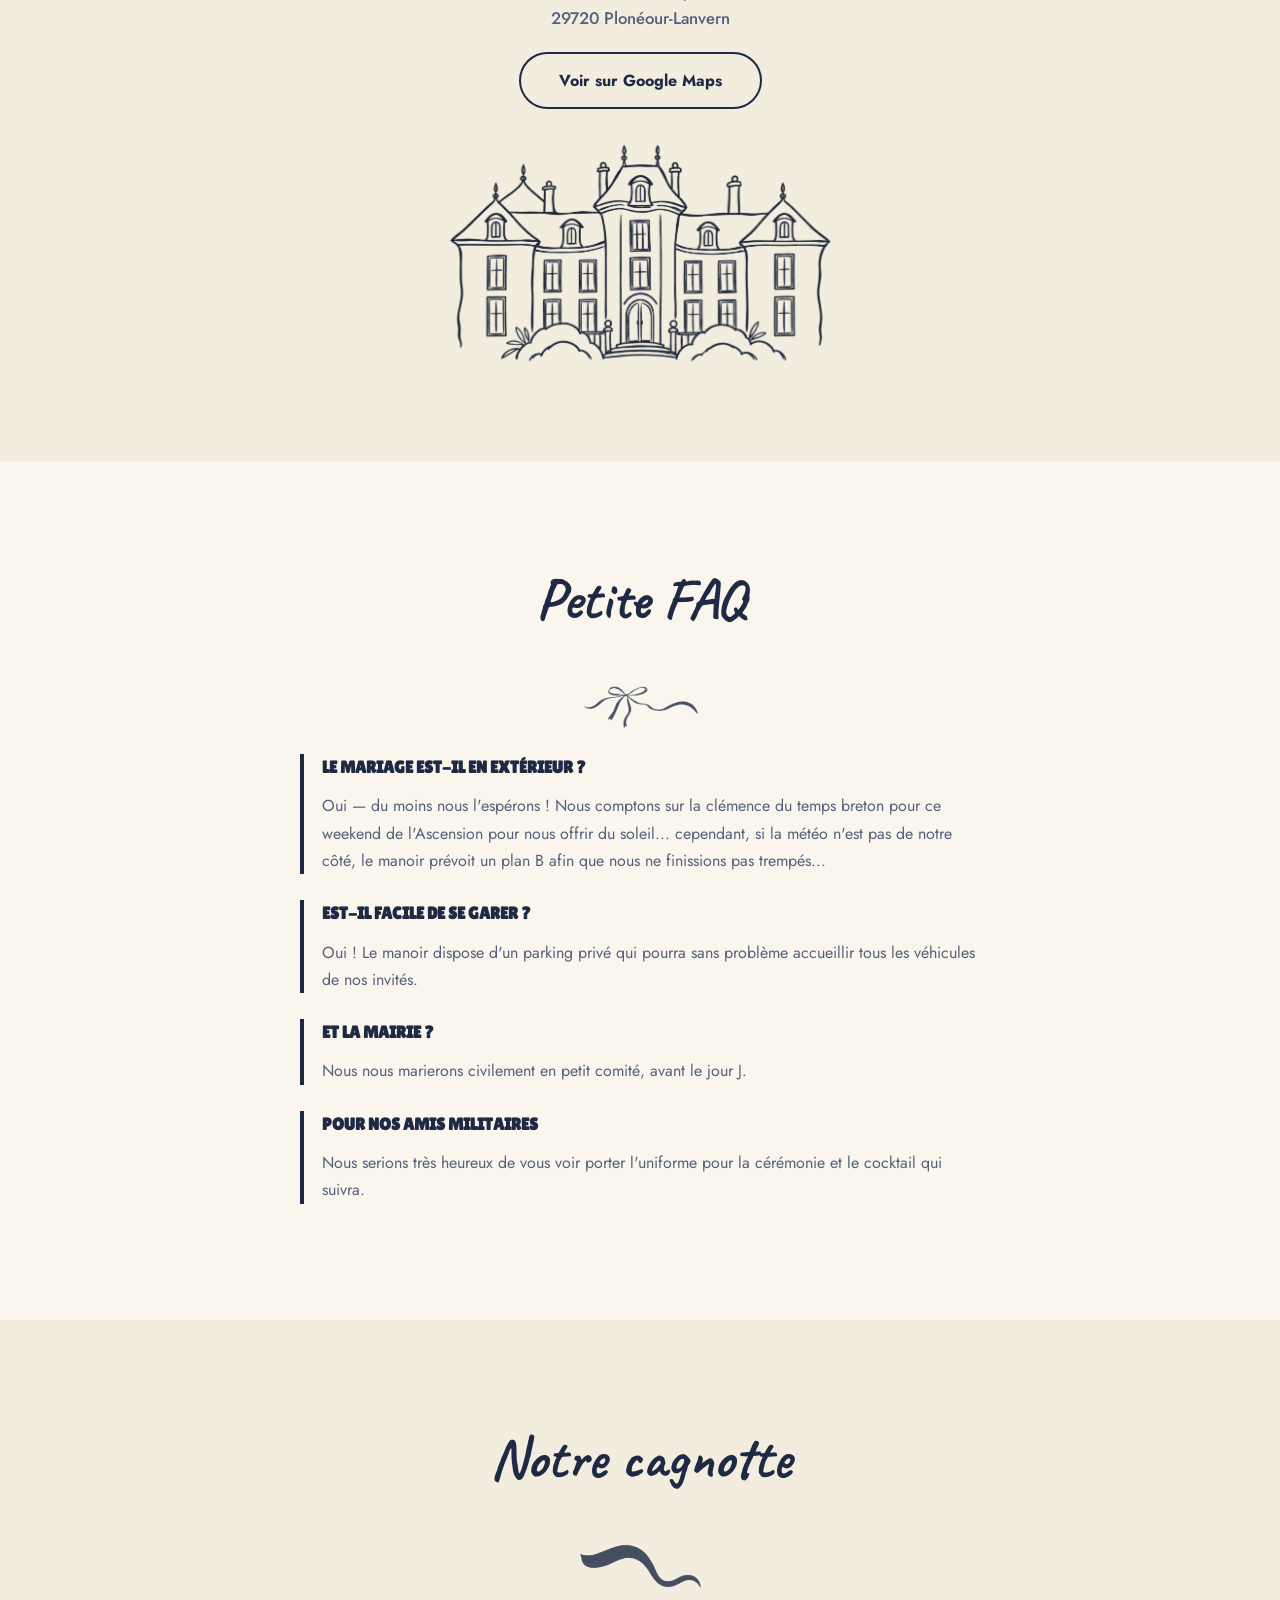
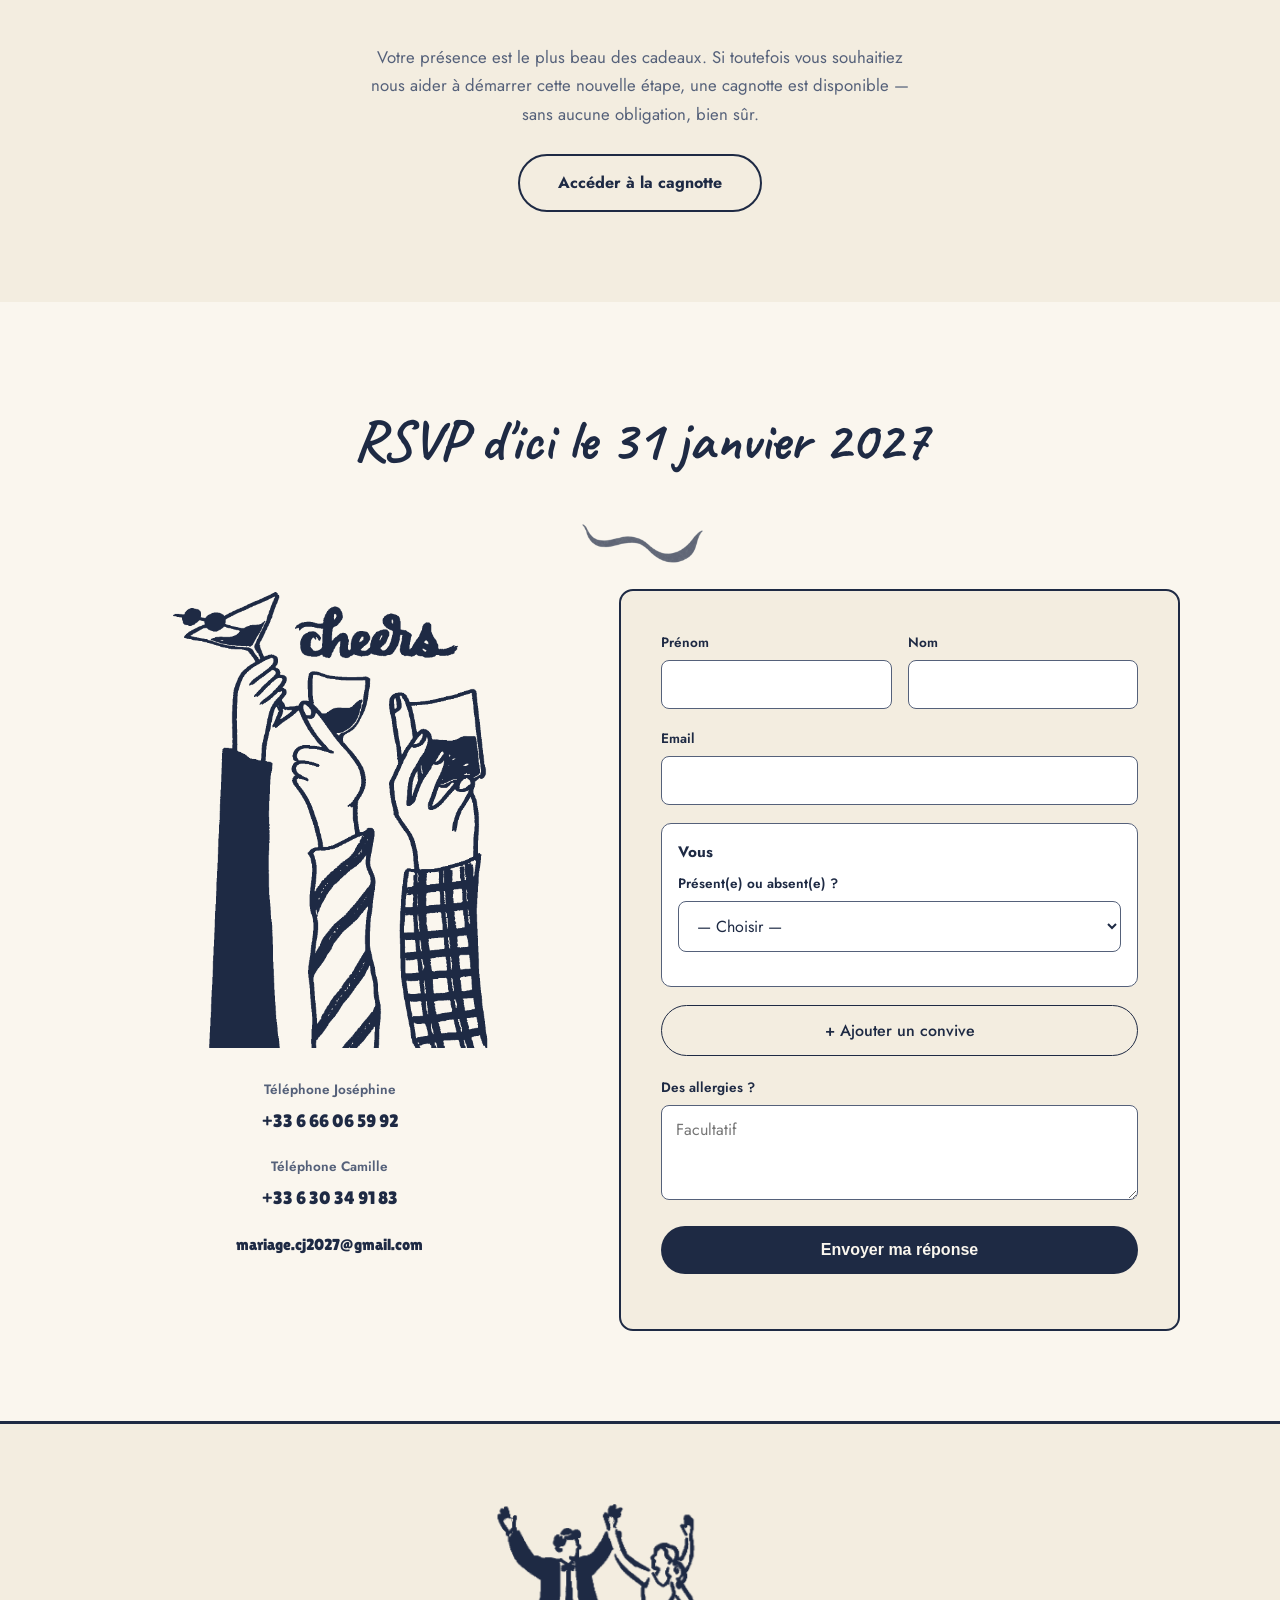
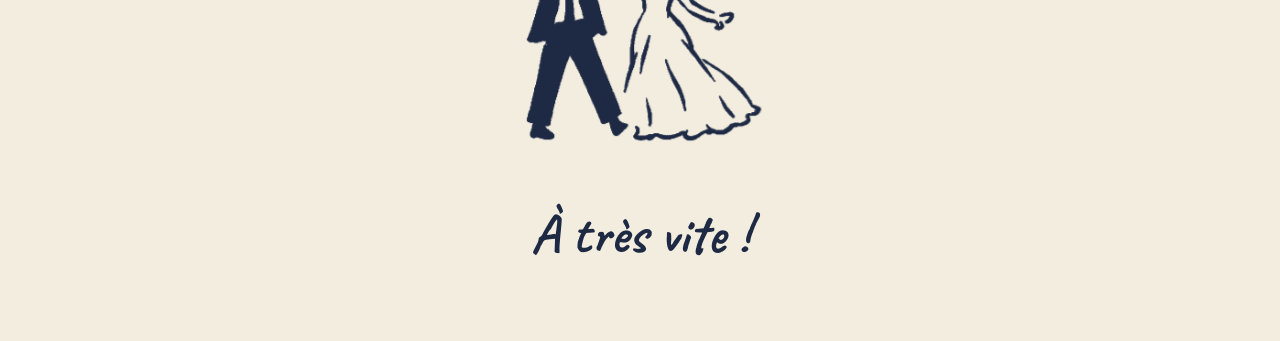
==== commit 68654964: "Update index.html" ====
--- a/index.html
+++ b/index.html
@@ -170,7 +170,7 @@
       <div id="addedGuestsContainer"></div>
       <button type="button" id="addManualGuestBtn" class="pill-btn pill-btn-add">+ Ajouter un convive</button>
       <div class="form-row">
-        <label for="message">Un petit mot ?</label>
+        <label for="message">Des allergies ?</label>
         <textarea id="message" name="message" rows="3" placeholder="Facultatif"></textarea>
       </div>
       <button type="submit" class="btn-submit">Envoyer ma réponse</button>
--- a/style.css
+++ b/style.css
@@ -570,7 +570,7 @@
 .chambre-intro { max-width: 640px; margin: 0 auto 28px; line-height: 1.6; }
 .chambre-form { max-width: 560px; margin: 0 auto; text-align: left; }
 .chambre-form .pill-btn { display: block; margin: 6px auto 0; }
-.chambre-result { max-width: 560px; margin: 26px auto 0; text-align: left; }
+.chambre-result { margin: 4px 0 18px; text-align: left; }
 .chambre-card {
   background: #fff;
   border: 2.5px solid var(--navy);
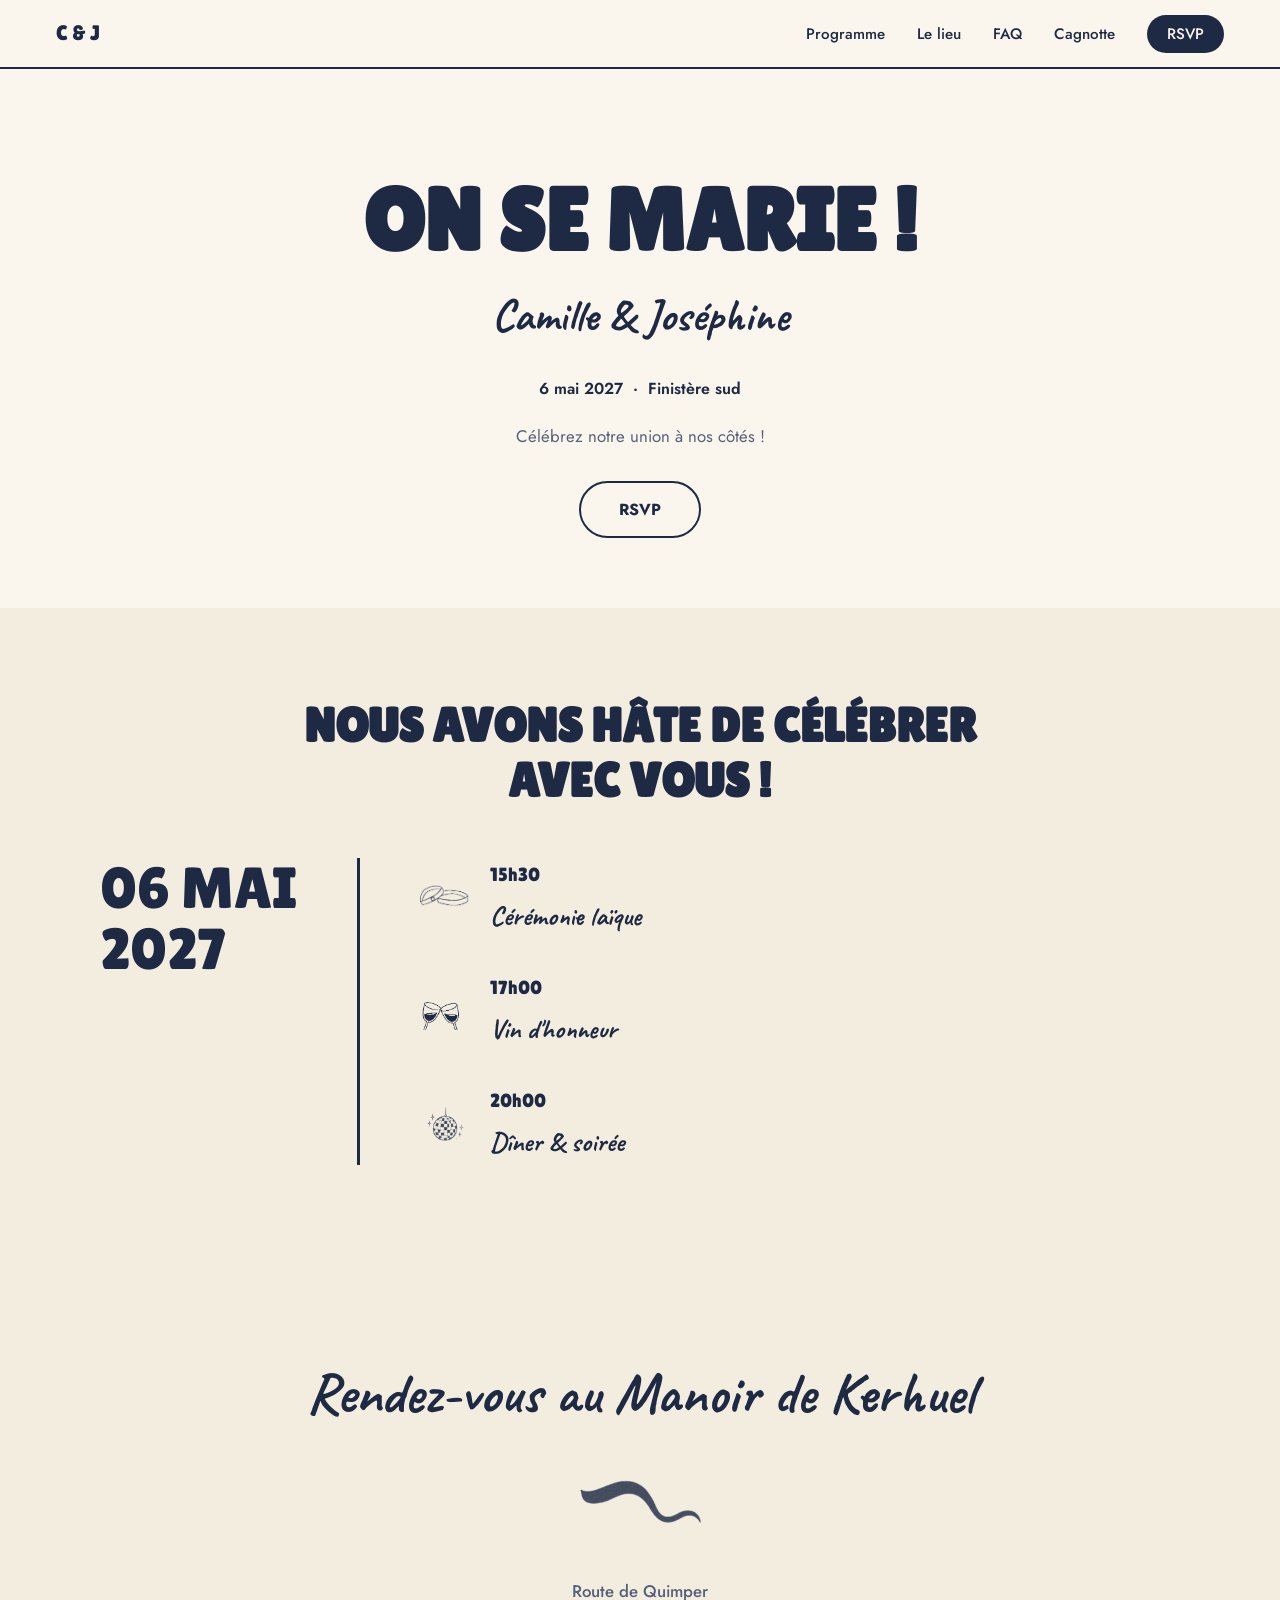
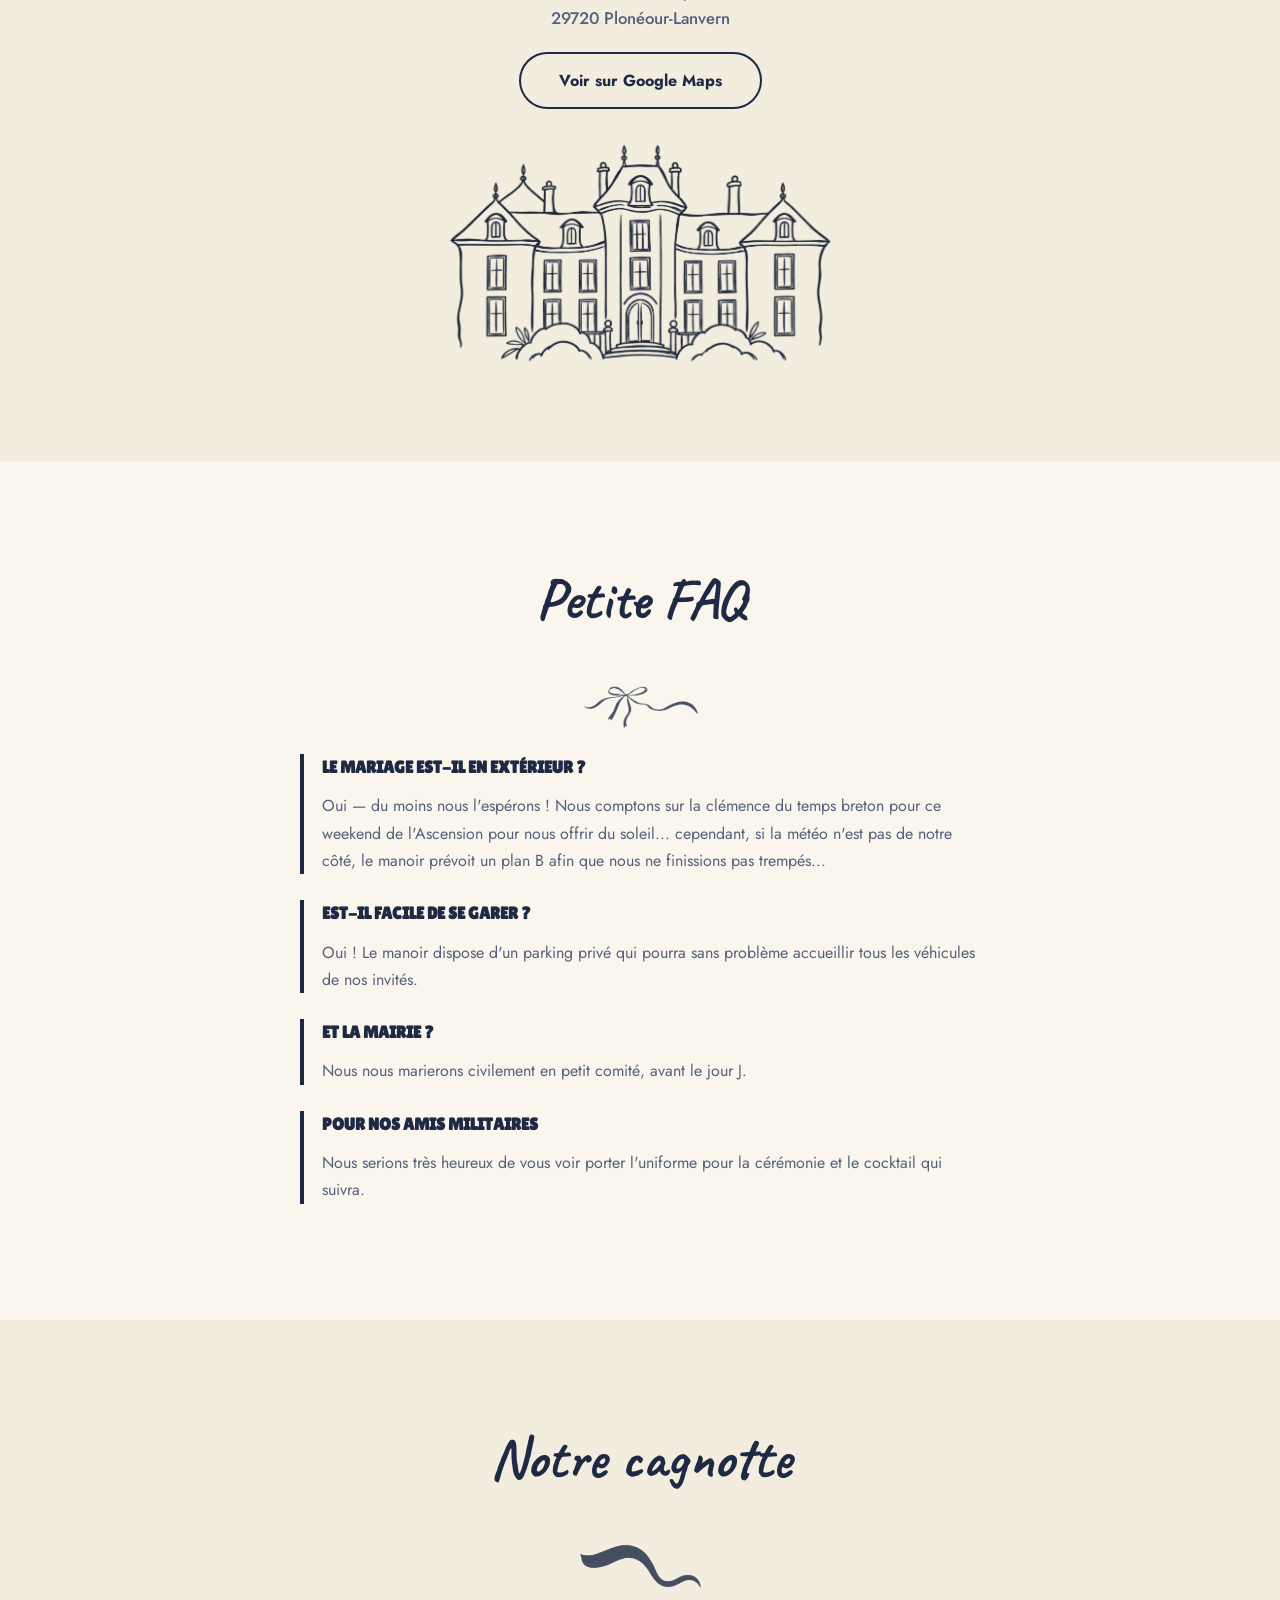
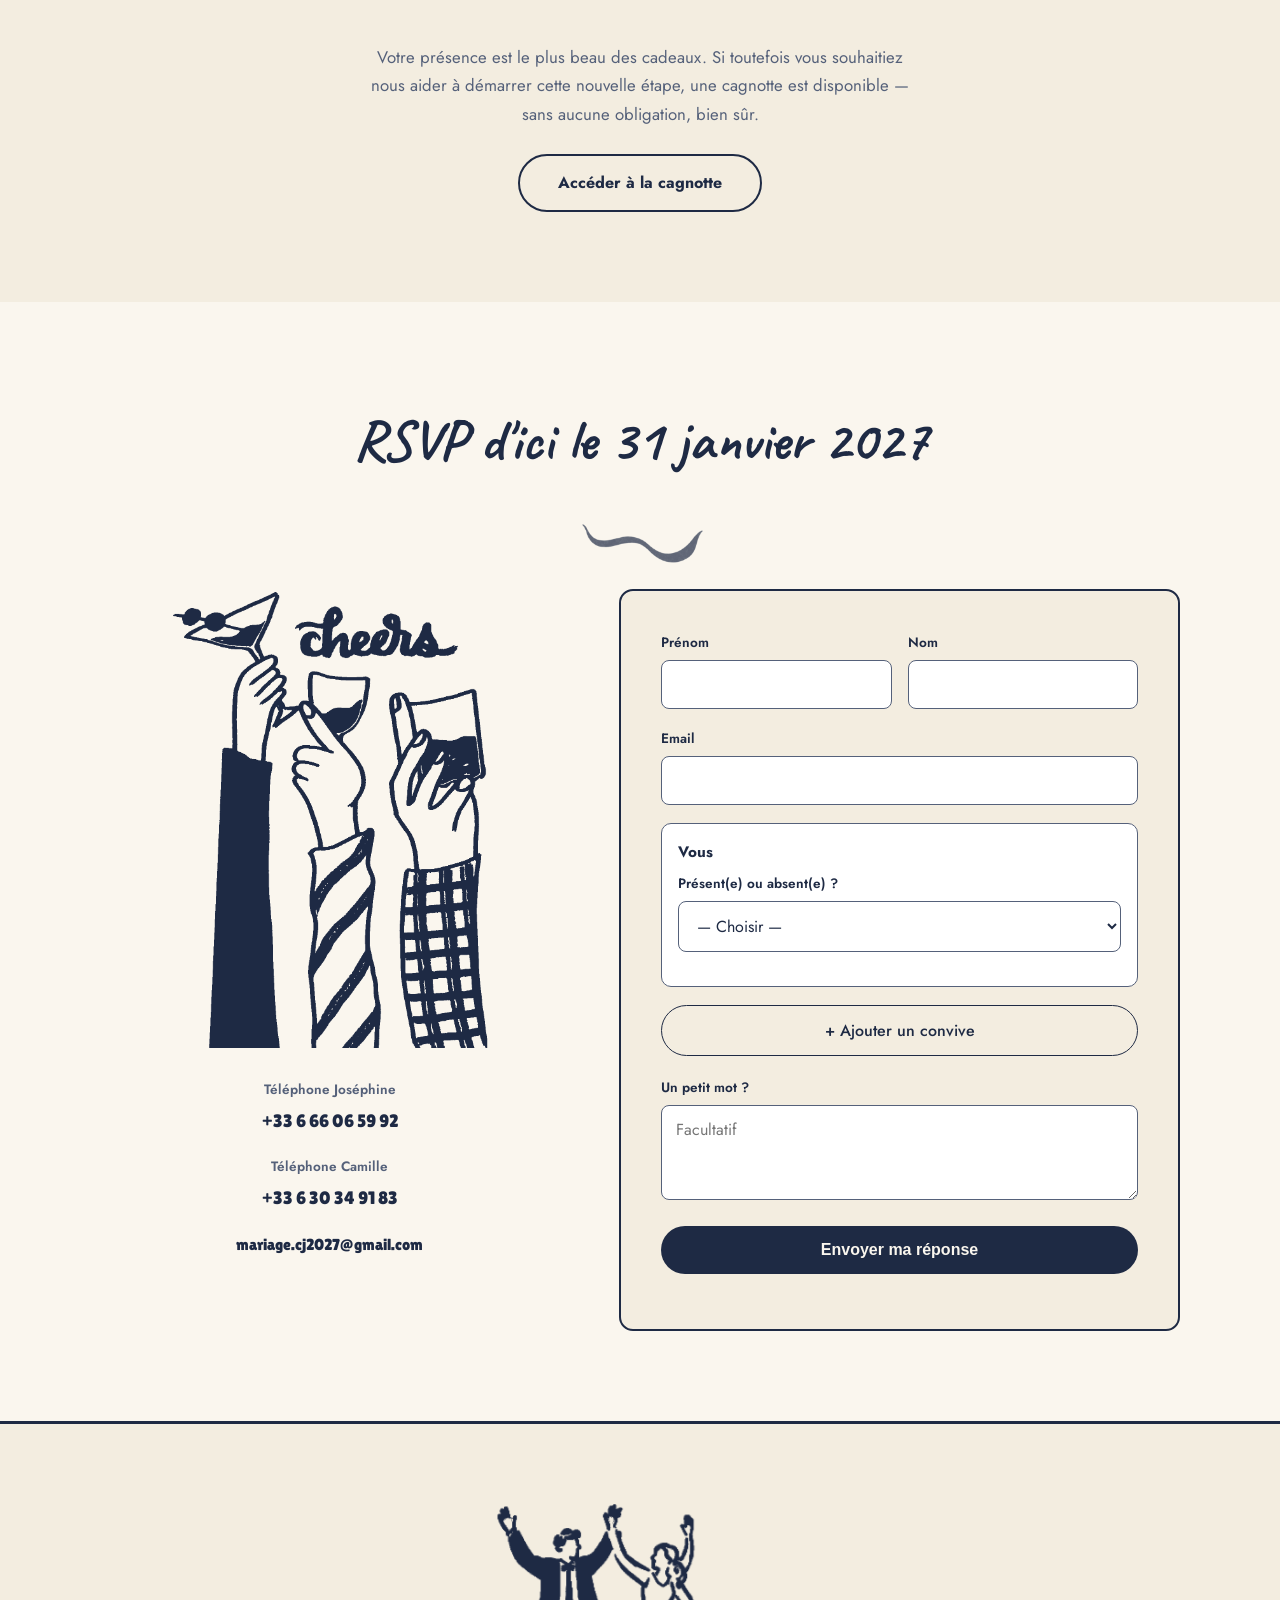
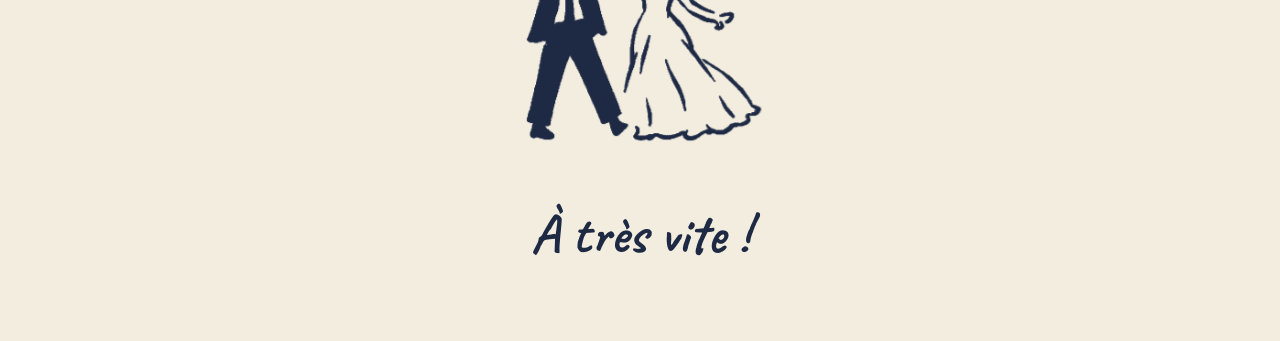
==== commit 905567a7: "Update index.html" ====
--- a/index.html
+++ b/index.html
@@ -170,9 +170,10 @@
       <div id="addedGuestsContainer"></div>
       <button type="button" id="addManualGuestBtn" class="pill-btn pill-btn-add">+ Ajouter un convive</button>
       <div class="form-row">
-        <label for="message">Des allergies ?</label>
+        <label for="message">Un petit mot ?</label>
         <textarea id="message" name="message" rows="3" placeholder="Facultatif"></textarea>
       </div>
+      <div aria-hidden="true" style="position:absolute;left:-9999px;top:auto;width:1px;height:1px;overflow:hidden"><label for="website">Ne pas remplir</label><input type="text" id="website" name="website" tabindex="-1" autocomplete="off"></div>
       <button type="submit" class="btn-submit">Envoyer ma réponse</button>
       <p class="form-note" id="formNote"></p>
     </form>
